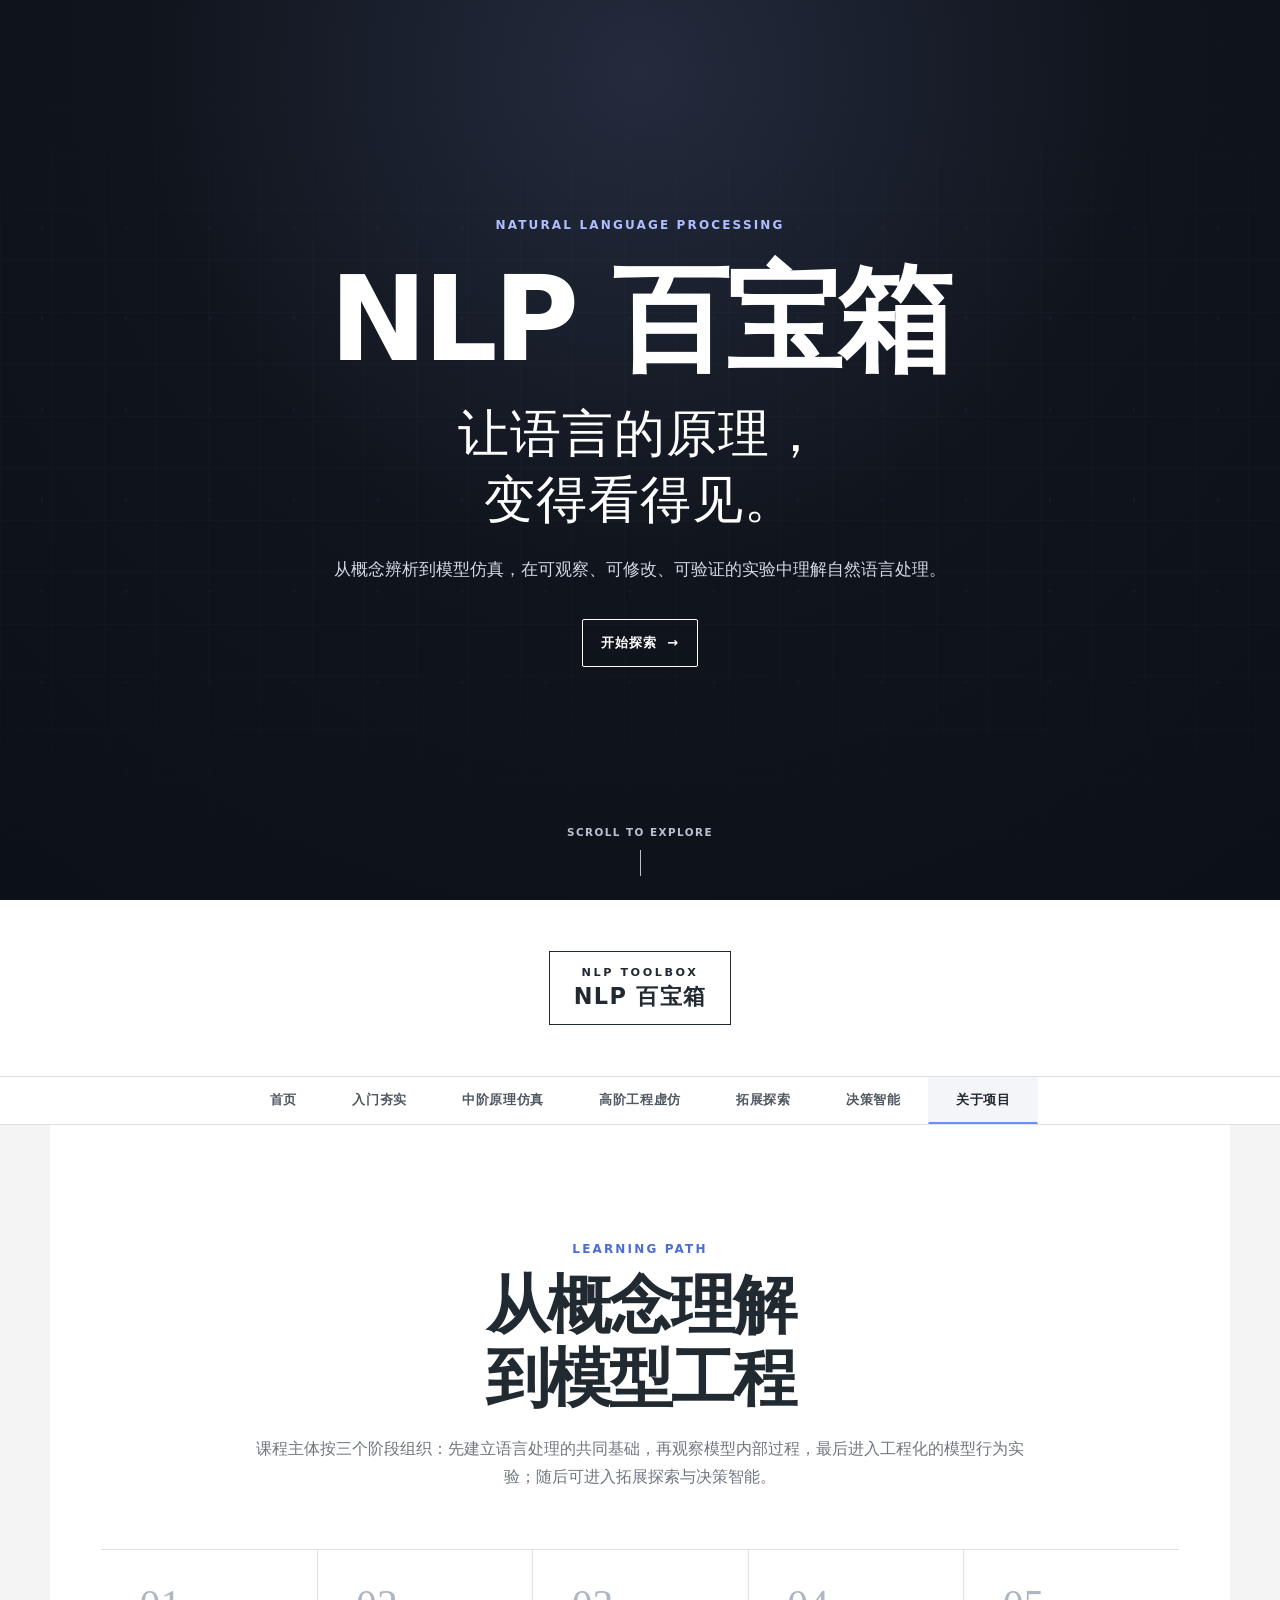
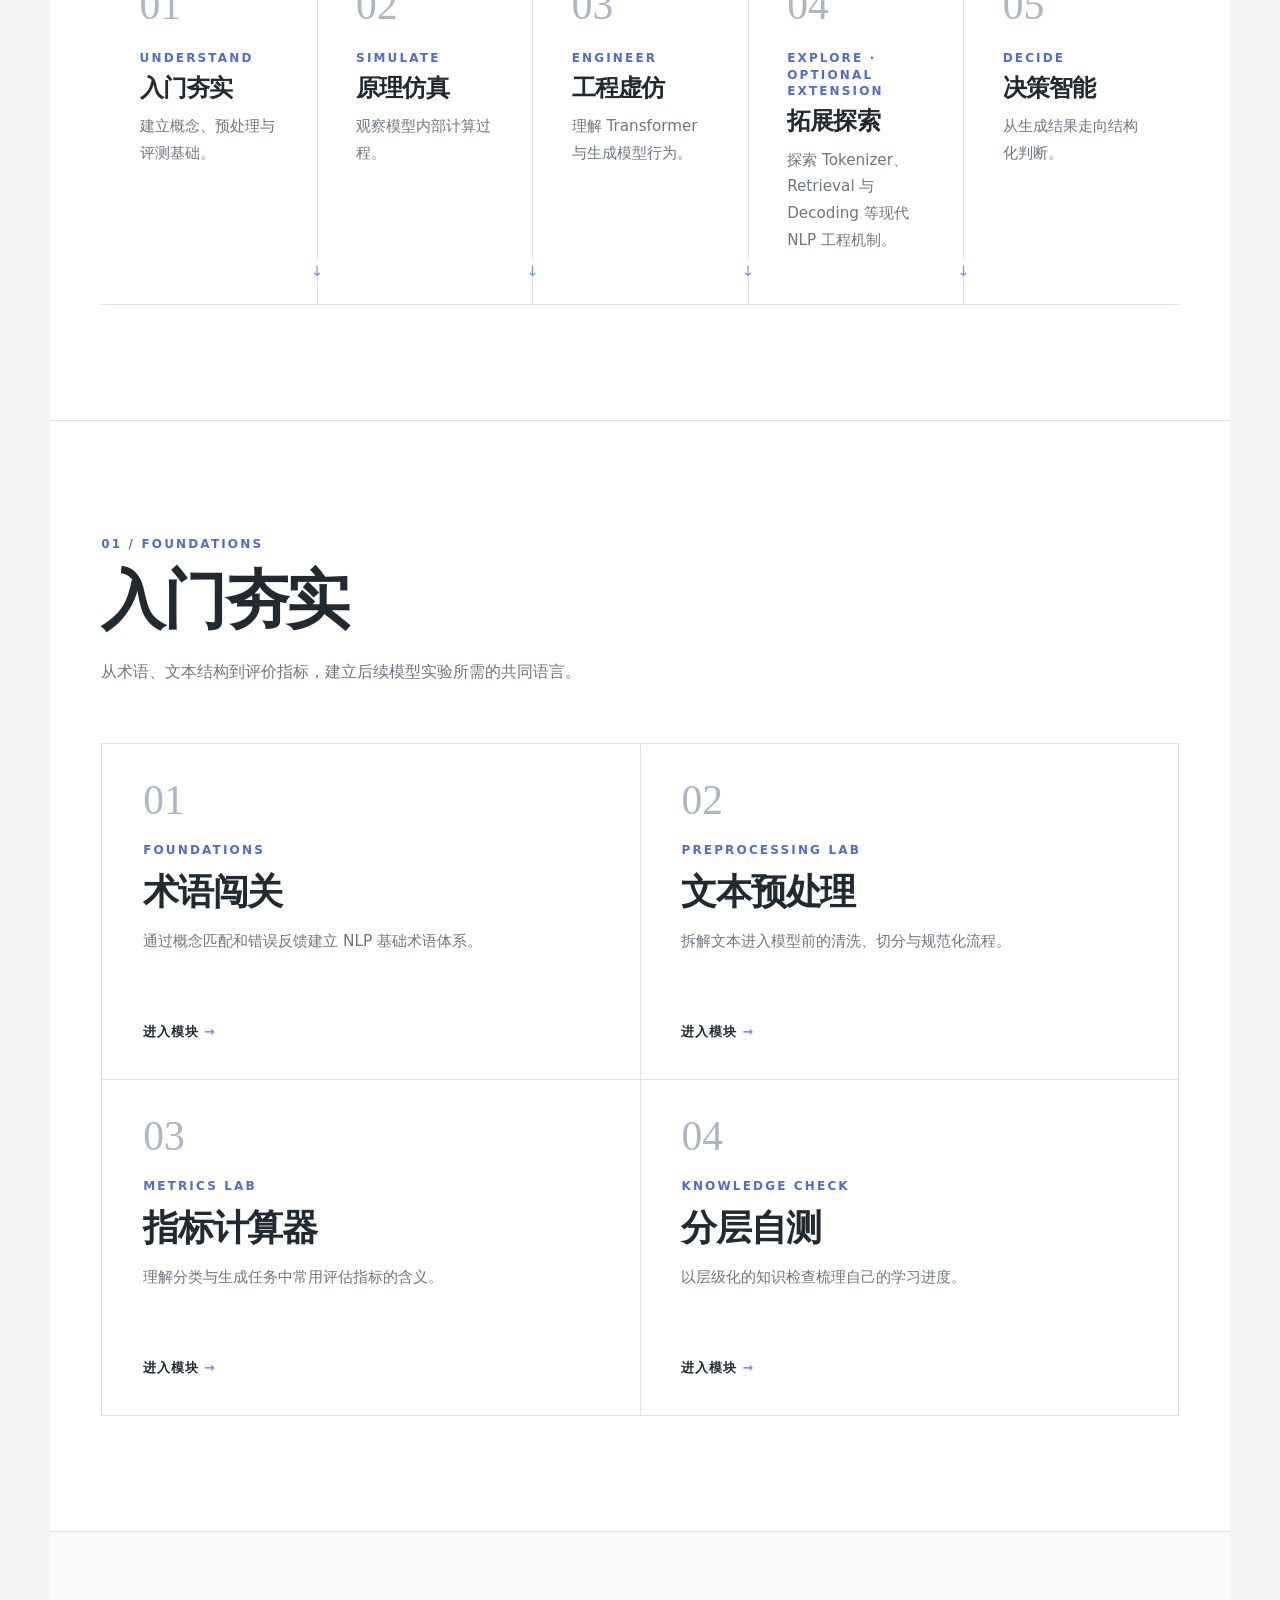
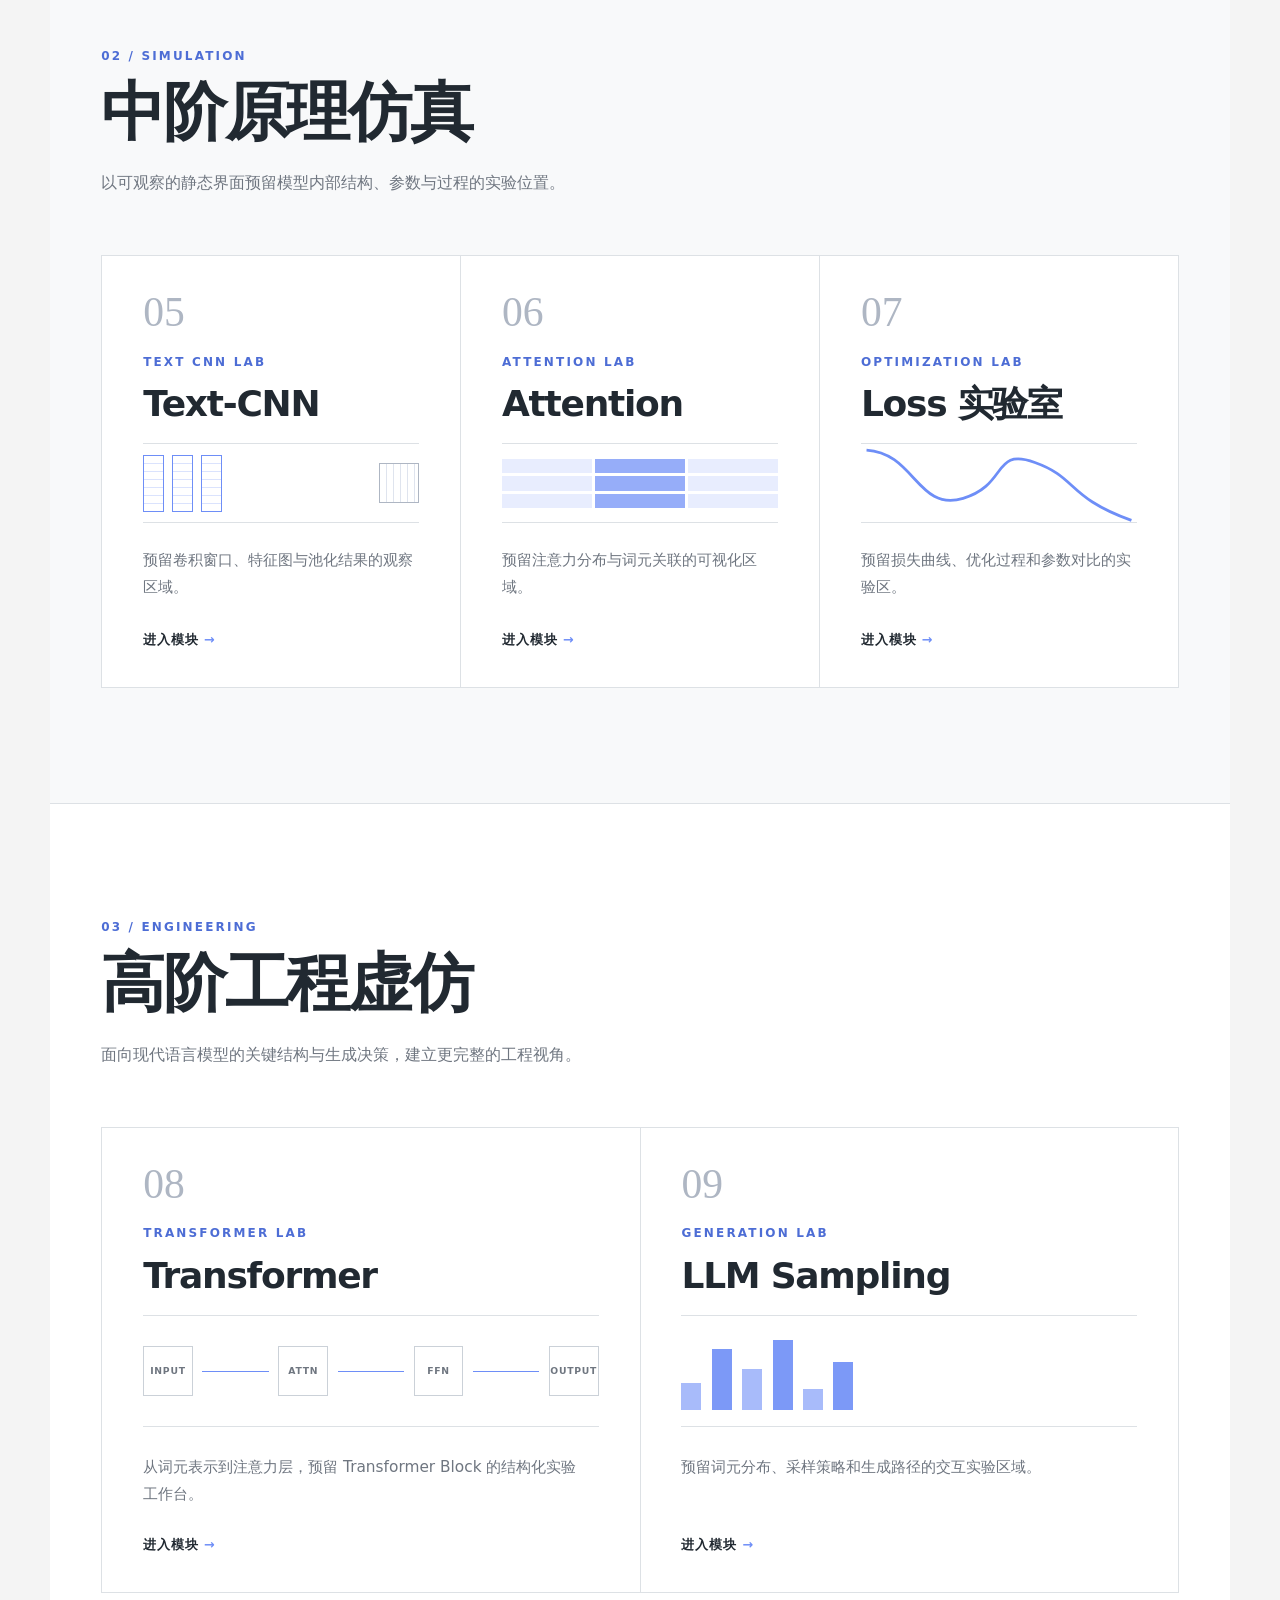
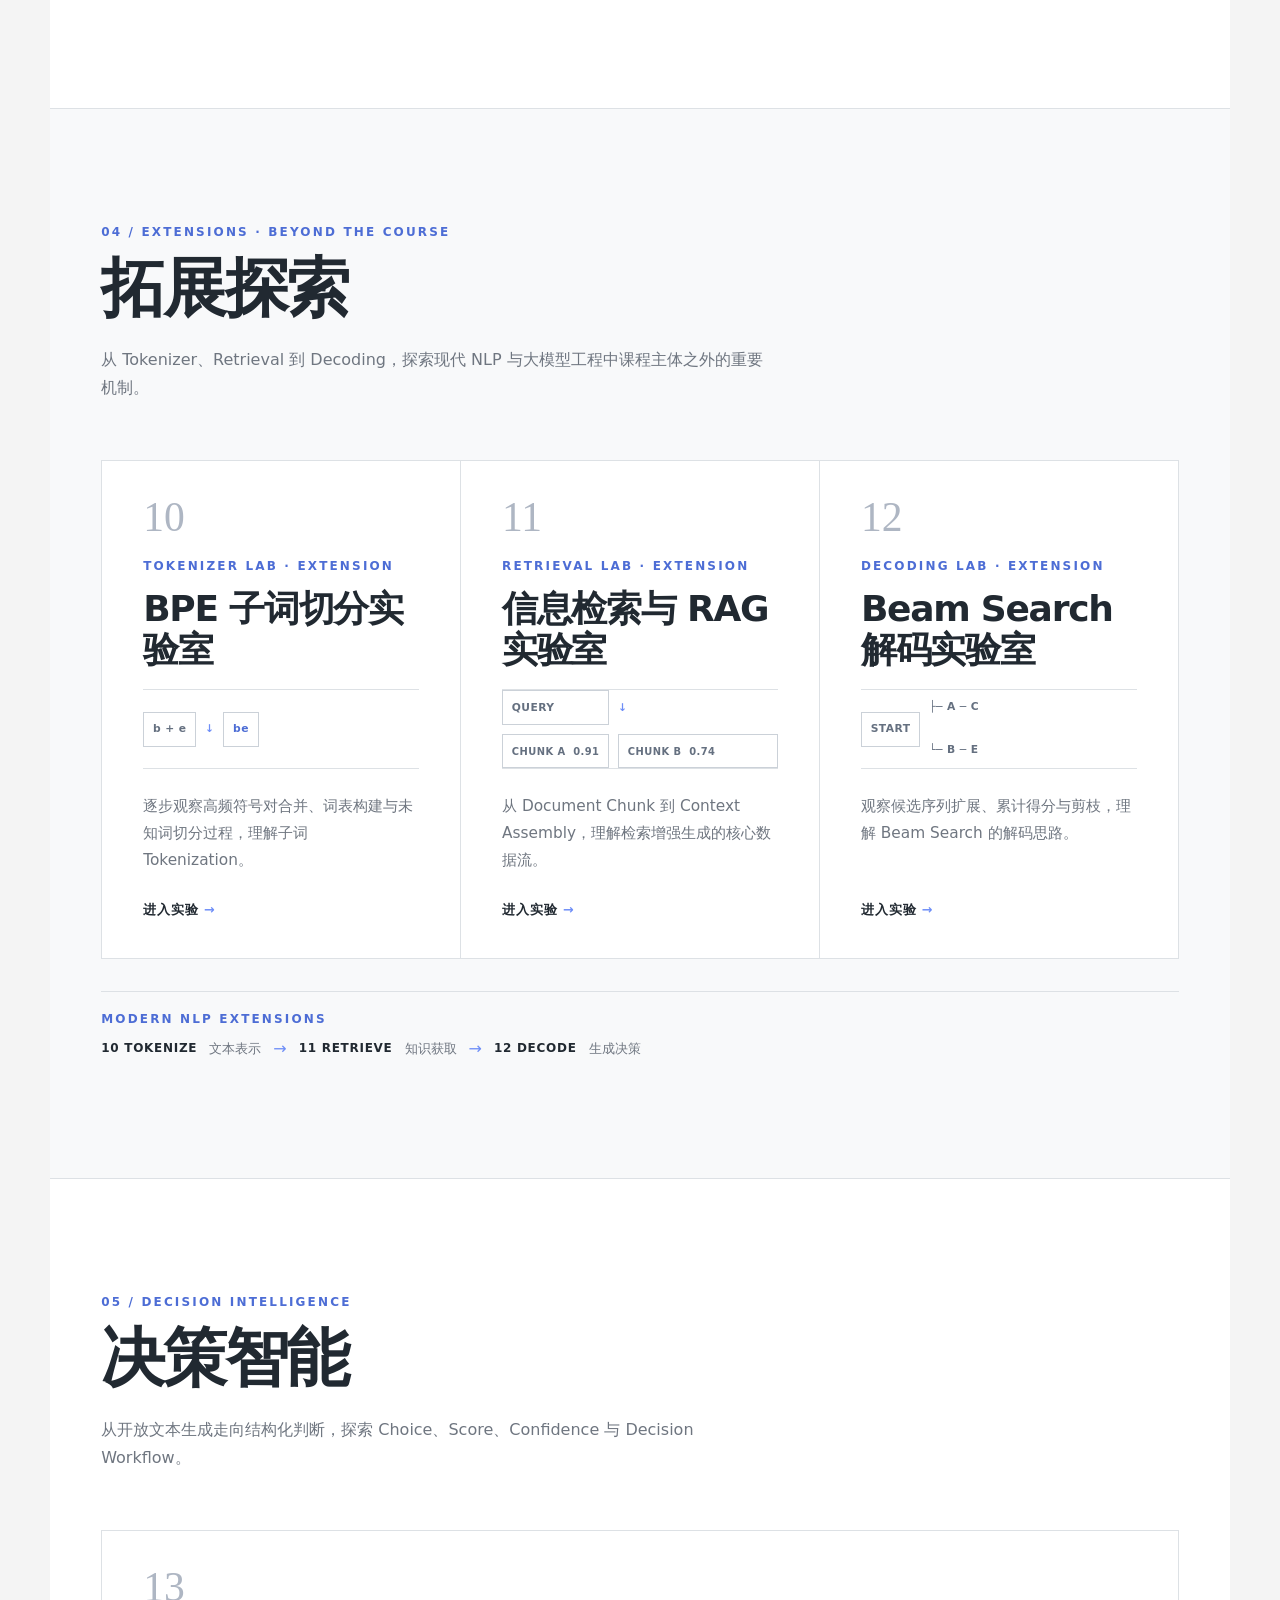
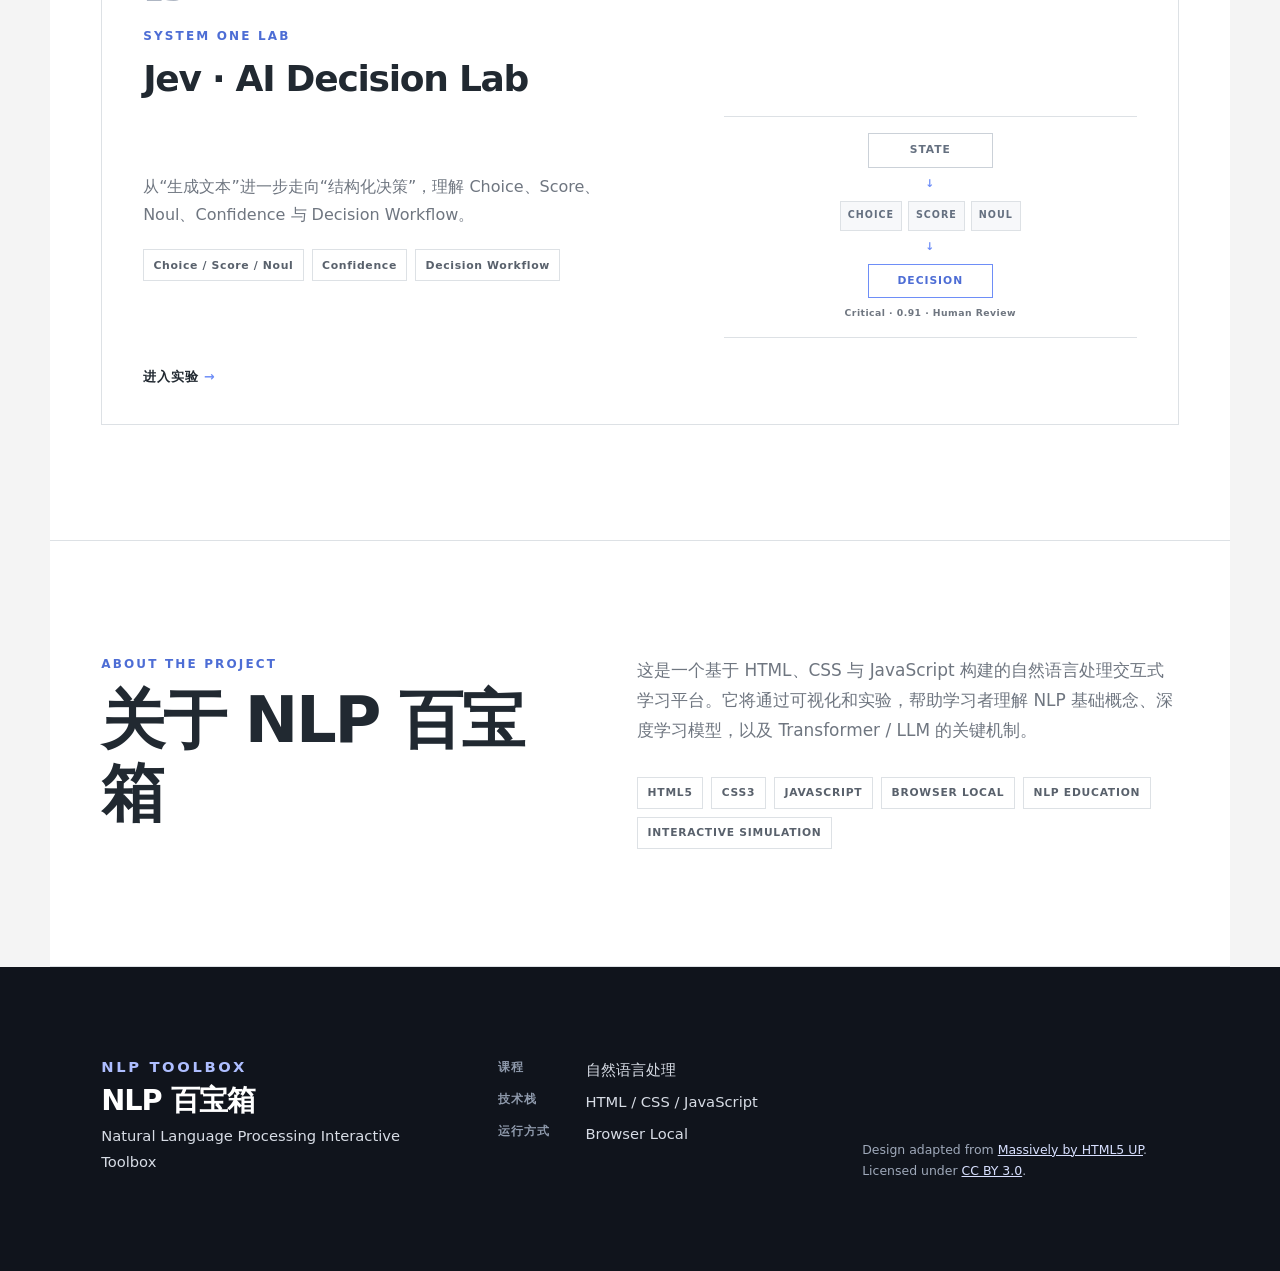
==== index.html @ 89331991 "nlp assignment first commit" ====
<!doctype html>
<html lang="zh-CN">
  <head>
    <meta charset="utf-8">
    <meta name="viewport" content="width=device-width, initial-scale=1">
    <meta name="description" content="NLP 百宝箱：自然语言处理课程的交互式学习与实验平台。">
    <title>NLP 百宝箱｜自然语言处理交互学习平台</title>
    <link rel="icon" type="image/svg+xml" href="data:image/svg+xml,%3Csvg xmlns='http://www.w3.org/2000/svg' viewBox='0 0 64 64'%3E%3Crect width='64' height='64' fill='%2310141c'/%3E%3Cpath d='M17 15h30v34H17z' fill='none' stroke='%236e8ef7' stroke-width='3'/%3E%3Cpath d='M24 25h16M24 33h16M24 41h9' stroke='%23f7f7f7' stroke-width='3'/%3E%3C/svg%3E">
    <link rel="stylesheet" href="assets/css/main.css">
    <link rel="stylesheet" href="assets/css/responsive.css">
  </head>
  <body>
    <a class="skip-link" href="#main-content">跳至主要内容</a>
    <section class="hero" id="top" aria-labelledby="hero-title">
      <div class="hero__grid" aria-hidden="true"></div>
      <div class="hero__content">
        <p class="kicker kicker--light">NATURAL LANGUAGE PROCESSING</p>
        <h1 id="hero-title">NLP 百宝箱</h1>
        <p class="hero__statement">让语言的原理，<br>变得看得见。</p>
        <p class="hero__description">从概念辨析到模型仿真，在可观察、可修改、可验证的实验中理解自然语言处理。</p>
        <a class="button button--light" href="#learning-path">开始探索 <span aria-hidden="true">→</span></a>
      </div>
      <a class="scroll-cue" href="#brand" aria-label="滚动至品牌区域">
        <span>SCROLL TO EXPLORE</span><i aria-hidden="true"></i>
      </a>
    </section>

    <header class="site-header" id="brand">
      <a class="brand" href="#top" aria-label="NLP 百宝箱首页">
        <span class="brand__en">NLP TOOLBOX</span>
        <span class="brand__cn">NLP 百宝箱</span>
      </a>
    </header>

    <nav class="primary-nav" aria-label="主导航">
      <div class="nav-wrap">
        <button class="nav-toggle" type="button" aria-expanded="false" aria-controls="primary-menu">
          <span>菜单</span><span class="nav-toggle__icon" aria-hidden="true"></span>
        </button>
        <ul id="primary-menu" class="nav-list">
          <li><a class="is-active" href="#top">首页</a></li>
          <li><a href="#foundations">入门夯实</a></li>
          <li><a href="#simulation">中阶原理仿真</a></li>
          <li><a href="#engineering">高阶工程虚仿</a></li>
          <li><a href="#extensions">拓展探索</a></li>
          <li><a href="#decision-intelligence">决策智能</a></li>
          <li><a href="#about">关于项目</a></li>
        </ul>
      </div>
    </nav>

    <main id="main-content" class="main-shell">
      <section class="featured" id="learning-path" aria-labelledby="path-title">
        <header class="section-heading section-heading--center">
          <p class="kicker">LEARNING PATH</p>
          <h2 id="path-title">从概念理解<br>到模型工程</h2>
          <p>课程主体按三个阶段组织：先建立语言处理的共同基础，再观察模型内部过程，最后进入工程化的模型行为实验；随后可进入拓展探索与决策智能。</p>
        </header>
        <ol class="learning-path">
          <li>
            <span class="path-number">01</span>
            <p class="kicker">UNDERSTAND</p>
            <h3>入门夯实</h3>
            <p>建立概念、预处理与评测基础。</p>
          </li>
          <li>
            <span class="path-number">02</span>
            <p class="kicker">SIMULATE</p>
            <h3>原理仿真</h3>
            <p>观察模型内部计算过程。</p>
          </li>
          <li>
            <span class="path-number">03</span>
            <p class="kicker">ENGINEER</p>
            <h3>工程虚仿</h3>
            <p>理解 Transformer 与生成模型行为。</p>
          </li>
          <li>
            <span class="path-number">04</span>
            <p class="kicker">EXPLORE · OPTIONAL EXTENSION</p>
            <h3>拓展探索</h3>
            <p>探索 Tokenizer、Retrieval 与 Decoding 等现代 NLP 工程机制。</p>
          </li>
          <li>
            <span class="path-number">05</span>
            <p class="kicker">DECIDE</p>
            <h3>决策智能</h3>
            <p>从生成结果走向结构化判断。</p>
          </li>
        </ol>
      </section>

      <section class="module-section" id="foundations" aria-labelledby="foundations-title">
        <header class="section-heading">
          <p class="kicker">01 / FOUNDATIONS</p>
          <h2 id="foundations-title">入门夯实</h2>
          <p>从术语、文本结构到评价指标，建立后续模型实验所需的共同语言。</p>
        </header>
        <div class="module-grid module-grid--foundations">
          <article class="module-card">
            <span class="module-number">01</span><p class="kicker">FOUNDATIONS</p><h3>术语闯关</h3>
            <p>通过概念匹配和错误反馈建立 NLP 基础术语体系。</p><a href="pages/terminology.html">进入模块 <span aria-hidden="true">→</span></a>
          </article>
          <article class="module-card">
            <span class="module-number">02</span><p class="kicker">PREPROCESSING LAB</p><h3>文本预处理</h3>
            <p>拆解文本进入模型前的清洗、切分与规范化流程。</p><a href="pages/preprocessing.html">进入模块 <span aria-hidden="true">→</span></a>
          </article>
          <article class="module-card">
            <span class="module-number">03</span><p class="kicker">METRICS LAB</p><h3>指标计算器</h3>
            <p>理解分类与生成任务中常用评估指标的含义。</p><a href="pages/metrics.html">进入模块 <span aria-hidden="true">→</span></a>
          </article>
          <article class="module-card">
            <span class="module-number">04</span><p class="kicker">KNOWLEDGE CHECK</p><h3>分层自测</h3>
            <p>以层级化的知识检查梳理自己的学习进度。</p><a href="pages/quiz.html">进入模块 <span aria-hidden="true">→</span></a>
          </article>
        </div>
      </section>

      <section class="module-section module-section--tinted" id="simulation" aria-labelledby="simulation-title">
        <header class="section-heading">
          <p class="kicker">02 / SIMULATION</p>
          <h2 id="simulation-title">中阶原理仿真</h2>
          <p>以可观察的静态界面预留模型内部结构、参数与过程的实验位置。</p>
        </header>
        <div class="module-grid module-grid--simulation">
          <article class="module-card module-card--diagram">
            <span class="module-number">05</span><p class="kicker">TEXT CNN LAB</p><h3>Text-CNN</h3>
            <div class="card-diagram diagram-cnn" aria-hidden="true"><i></i><i></i><i></i><b></b></div>
            <p>预留卷积窗口、特征图与池化结果的观察区域。</p><a href="pages/text-cnn.html">进入模块 <span aria-hidden="true">→</span></a>
          </article>
          <article class="module-card module-card--diagram">
            <span class="module-number">06</span><p class="kicker">ATTENTION LAB</p><h3>Attention</h3>
            <div class="card-diagram diagram-attention" aria-hidden="true"><i></i><i></i><i></i><i></i><i></i><i></i><i></i><i></i><i></i></div>
            <p>预留注意力分布与词元关联的可视化区域。</p><a href="pages/attention.html">进入模块 <span aria-hidden="true">→</span></a>
          </article>
          <article class="module-card module-card--diagram">
            <span class="module-number">07</span><p class="kicker">OPTIMIZATION LAB</p><h3>Loss 实验室</h3>
            <div class="card-diagram diagram-loss" aria-hidden="true"><svg viewBox="0 0 200 64" role="presentation"><path d="M4 8C39 10 41 53 74 43s21-37 52-26 23 25 70 42" fill="none"/></svg></div>
            <p>预留损失曲线、优化过程和参数对比的实验区。</p><a href="pages/loss.html">进入模块 <span aria-hidden="true">→</span></a>
          </article>
        </div>
      </section>

      <section class="module-section" id="engineering" aria-labelledby="engineering-title">
        <header class="section-heading">
          <p class="kicker">03 / ENGINEERING</p>
          <h2 id="engineering-title">高阶工程虚仿</h2>
          <p>面向现代语言模型的关键结构与生成决策，建立更完整的工程视角。</p>
        </header>
        <div class="module-grid module-grid--engineering">
          <article class="module-card module-card--feature">
            <span class="module-number">08</span><p class="kicker">TRANSFORMER LAB</p><h3>Transformer</h3>
            <div class="feature-diagram transformer-diagram" aria-hidden="true"><span>INPUT</span><i></i><span>ATTN</span><i></i><span>FFN</span><i></i><span>OUTPUT</span></div>
            <p>从词元表示到注意力层，预留 Transformer Block 的结构化实验工作台。</p><a href="pages/transformer.html">进入模块 <span aria-hidden="true">→</span></a>
          </article>
          <article class="module-card module-card--feature">
            <span class="module-number">09</span><p class="kicker">GENERATION LAB</p><h3>LLM Sampling</h3>
            <div class="feature-diagram sampling-diagram" aria-hidden="true"><i style="--h:35%"></i><i style="--h:78%"></i><i style="--h:53%"></i><i style="--h:90%"></i><i style="--h:27%"></i><i style="--h:62%"></i></div>
            <p>预留词元分布、采样策略和生成路径的交互实验区域。</p><a href="pages/llm-sampling.html">进入模块 <span aria-hidden="true">→</span></a>
          </article>
        </div>
      </section>

      <section class="module-section module-section--tinted" id="extensions" aria-labelledby="extensions-title">
        <header class="section-heading">
          <p class="kicker">04 / EXTENSIONS · BEYOND THE COURSE</p>
          <h2 id="extensions-title">拓展探索</h2>
          <p>从 Tokenizer、Retrieval 到 Decoding，探索现代 NLP 与大模型工程中课程主体之外的重要机制。</p>
        </header>
        <div class="module-grid module-grid--extensions">
          <article class="module-card module-card--diagram">
            <span class="module-number">10</span><p class="kicker">TOKENIZER LAB · EXTENSION</p><h3>BPE 子词切分实验室</h3>
            <div class="card-diagram diagram-bpe" aria-hidden="true"><span>b + e</span><i>↓</i><strong>be</strong></div>
            <p>逐步观察高频符号对合并、词表构建与未知词切分过程，理解子词 Tokenization。</p><a href="pages/bpe.html">进入实验 <span aria-hidden="true">→</span></a>
          </article>
          <article class="module-card module-card--diagram">
            <span class="module-number">11</span><p class="kicker">RETRIEVAL LAB · EXTENSION</p><h3>信息检索与 RAG 实验室</h3>
            <div class="card-diagram diagram-retrieval" aria-hidden="true"><span>QUERY</span><i>↓</i><b>CHUNK A&nbsp; 0.91</b><b>CHUNK B&nbsp; 0.74</b></div>
            <p>从 Document Chunk 到 Context Assembly，理解检索增强生成的核心数据流。</p><a href="pages/retrieval.html">进入实验 <span aria-hidden="true">→</span></a>
          </article>
          <article class="module-card module-card--diagram">
            <span class="module-number">12</span><p class="kicker">DECODING LAB · EXTENSION</p><h3>Beam Search 解码实验室</h3>
            <div class="card-diagram diagram-beam" aria-hidden="true"><span>START</span><i>├─ A ─ C</i><i>└─ B ─ E</i></div>
            <p>观察候选序列扩展、累计得分与剪枝，理解 Beam Search 的解码思路。</p><a href="pages/beam-search.html">进入实验 <span aria-hidden="true">→</span></a>
          </article>
        </div>
        <div class="extensions-chain" aria-label="拓展模块知识关系"><p class="kicker">MODERN NLP EXTENSIONS</p><p><strong>10 TOKENIZE</strong><span>文本表示</span><b aria-hidden="true">→</b><strong>11 RETRIEVE</strong><span>知识获取</span><b aria-hidden="true">→</b><strong>12 DECODE</strong><span>生成决策</span></p></div>
      </section>

      <section class="module-section" id="decision-intelligence" aria-labelledby="decision-intelligence-title">
        <header class="section-heading">
          <p class="kicker">05 / DECISION INTELLIGENCE</p>
          <h2 id="decision-intelligence-title">决策智能</h2>
          <p>从开放文本生成走向结构化判断，探索 Choice、Score、Confidence 与 Decision Workflow。</p>
        </header>
        <div class="module-grid module-grid--decision">
          <article class="module-card module-card--decision">
            <span class="module-number">13</span><p class="kicker">SYSTEM ONE LAB</p><h3>Jev · AI Decision Lab</h3>
            <div class="decision-card-content">
              <div>
                <p>从“生成文本”进一步走向“结构化决策”，理解 Choice、Score、Noul、Confidence 与 Decision Workflow。</p>
                <ul class="decision-capabilities" aria-label="模块核心能力"><li>Choice / Score / Noul</li><li>Confidence</li><li>Decision Workflow</li></ul>
              </div>
              <div class="decision-diagram" aria-hidden="true">
                <span class="decision-diagram__state">STATE</span><i>↓</i>
                <div class="decision-diagram__types"><b>CHOICE</b><b>SCORE</b><b>NOUL</b></div><i>↓</i>
                <span class="decision-diagram__result">DECISION</span><small>Critical · 0.91 · Human Review</small>
              </div>
            </div>
            <a href="pages/jev-decision.html">进入实验 <span aria-hidden="true">→</span></a>
          </article>
        </div>
      </section>

      <section class="about-section" id="about" aria-labelledby="about-title">
        <div>
          <p class="kicker">ABOUT THE PROJECT</p><h2 id="about-title">关于 NLP 百宝箱</h2>
        </div>
        <div class="about-section__content">
          <p>这是一个基于 HTML、CSS 与 JavaScript 构建的自然语言处理交互式学习平台。它将通过可视化和实验，帮助学习者理解 NLP 基础概念、深度学习模型，以及 Transformer / LLM 的关键机制。</p>
          <ul class="technology-list" aria-label="项目关键词"><li>HTML5</li><li>CSS3</li><li>JAVASCRIPT</li><li>BROWSER LOCAL</li><li>NLP EDUCATION</li><li>INTERACTIVE SIMULATION</li></ul>
        </div>
      </section>
    </main>

    <footer class="site-footer">
      <div><p class="kicker kicker--light">NLP TOOLBOX</p><h2>NLP 百宝箱</h2><p>Natural Language Processing Interactive Toolbox</p></div>
      <div class="footer-meta"><p><span>课程</span>自然语言处理</p><p><span>技术栈</span>HTML / CSS / JavaScript</p><p><span>运行方式</span>Browser Local</p></div>
      <div class="attribution">Design adapted from <a href="https://html5up.net/massively" target="_blank" rel="noopener noreferrer">Massively by HTML5 UP</a>.<br>Licensed under <a href="https://creativecommons.org/licenses/by/3.0/" target="_blank" rel="noopener noreferrer">CC BY 3.0</a>.</div>
    </footer>
    <script src="assets/js/main.js"></script>
  </body>
</html>
---- assets/css/main.css ----
:root { --ink:#212931; --muted:#6f7680; --paper:#fff; --canvas:#f4f4f4; --line:#dde1e5; --line-dark:#cbd1d8; --hero:#10141c; --hero-2:#1b202b; --accent:#6e8ef7; --accent-deep:#4d6dd5; --shadow:0 9px 24px rgba(16,20,28,.045); --sans:system-ui,-apple-system,BlinkMacSystemFont,"Segoe UI","PingFang SC","Microsoft YaHei","Noto Sans SC",sans-serif; --display:Georgia,"Times New Roman","Songti SC","STSong",serif; --max:1180px; --gutter:clamp(1.25rem,4vw,3.5rem); }
* { box-sizing:border-box; } html { scroll-behavior:smooth; scroll-padding-top:4rem; } body { margin:0; background:var(--canvas); color:var(--ink); font-family:var(--sans); font-size:16px; line-height:1.75; } a { color:inherit; } .skip-link { position:absolute; z-index:10; left:1rem; top:-4rem; padding:.5rem .9rem; background:var(--paper); color:var(--ink); border:1px solid var(--ink); } .skip-link:focus { top:1rem; } :focus-visible { outline:3px solid var(--accent); outline-offset:4px; }
.hero { position:relative; min-height:100svh; display:grid; place-items:center; overflow:hidden; color:#fff; background:radial-gradient(circle at 50% 8%,#232b3d 0,var(--hero) 48%,#0c1017 100%); } .hero__grid { position:absolute; inset:0; opacity:.27; background-image:linear-gradient(rgba(255,255,255,.055) 1px,transparent 1px),linear-gradient(90deg,rgba(255,255,255,.055) 1px,transparent 1px); background-size:52px 52px; mask-image:linear-gradient(to bottom,transparent,black 30%,black 70%,transparent); } .hero__grid::after { content:""; position:absolute; inset:0; background-image:radial-gradient(circle,rgba(157,182,255,.7) 1px,transparent 1.5px); background-size:84px 91px; opacity:.3; } .hero__content { position:relative; z-index:1; width:min(760px,calc(100% - 2.5rem)); text-align:center; padding:6rem 0 7rem; } .kicker { margin:0; color:var(--accent-deep); font-size:.75rem; font-weight:750; letter-spacing:.18em; line-height:1.4; text-transform:uppercase; } .kicker--light { color:#aebeff; } h1,h2,h3,p { margin-top:0; } h1,h2,h3 { font-weight:700; letter-spacing:-.035em; line-height:1.14; } h1 { margin:1.25rem 0 .85rem; font-size:clamp(4rem,10vw,7.3rem); } .hero__statement { margin:0 0 1.3rem; font-family:var(--display); font-size:clamp(1.8rem,4vw,3.25rem); font-weight:400; line-height:1.3; letter-spacing:.02em; } .hero__description { max-width:39rem; margin:0 auto 2.2rem; color:#d3d8e3; font-size:1.04rem; } .button { display:inline-flex; align-items:center; justify-content:center; gap:.6rem; min-height:3rem; padding:.7rem 1.15rem; border:1px solid currentColor; border-radius:2px; font-size:.82rem; font-weight:750; letter-spacing:.08em; line-height:1; text-decoration:none; transition:color .2s,background .2s,transform .2s; } .button--light:hover { background:#fff; color:var(--hero); transform:translateY(-2px); } .scroll-cue { position:absolute; bottom:1.5rem; z-index:1; display:flex; flex-direction:column; align-items:center; gap:.55rem; color:#b9c1d1; font-size:.65rem; font-weight:700; letter-spacing:.14em; text-decoration:none; } .scroll-cue i { display:block; width:1px; height:1.6rem; background:#b9c1d1; animation:scrollPulse 1.8s ease-in-out infinite; } @keyframes scrollPulse { 50% { transform:scaleY(.55); transform-origin:top; opacity:.4; } }
.site-header { display:grid; place-items:center; min-height:11rem; padding:2.5rem var(--gutter); background:var(--paper); } .brand { display:grid; gap:.25rem; padding:.9rem 1.5rem .85rem; border:1px solid var(--ink); color:var(--ink); text-align:center; text-decoration:none; transition:color .2s,border-color .2s; } .brand:hover { border-color:var(--accent); color:var(--accent-deep); } .brand__en { font-size:.7rem; font-weight:800; letter-spacing:.23em; line-height:1; } .brand__cn { font-size:1.4rem; font-weight:800; letter-spacing:.06em; line-height:1.25; }
.primary-nav { position:sticky; top:0; z-index:5; border-top:1px solid var(--line); border-bottom:1px solid var(--line); background:rgba(255,255,255,.96); backdrop-filter:blur(9px); } .nav-wrap { width:min(var(--max),100%); margin:auto; } .nav-list { display:flex; justify-content:center; margin:0; padding:0; list-style:none; } .nav-list a { display:block; padding:1rem clamp(.8rem,2.1vw,1.7rem); border-inline:1px solid transparent; color:#505862; font-size:.84rem; font-weight:700; letter-spacing:.04em; line-height:1; text-decoration:none; transition:color .2s,background .2s; } .nav-list a:hover,.nav-list a.is-active { background:#f3f5f8; color:var(--ink); } .nav-list a.is-active { border-bottom:2px solid var(--accent); } .nav-toggle { display:none; }
.main-shell { width:min(var(--max),100%); margin:auto; background:var(--paper); } .featured,.module-section,.about-section { padding:clamp(4.5rem,9vw,8.5rem) var(--gutter); border-bottom:1px solid var(--line); } .section-heading { max-width:42rem; margin-bottom:3.6rem; } .section-heading--center { max-width:49rem; margin-inline:auto; text-align:center; } .section-heading h2,.about-section h2 { margin:.7rem 0 1.3rem; font-size:clamp(2.5rem,5vw,4.1rem); } .section-heading > p:last-child { color:var(--muted); }
.learning-path { display:grid; grid-template-columns:repeat(3,1fr); gap:0; margin:0; padding:0; list-style:none; border-top:1px solid var(--line); border-bottom:1px solid var(--line); } .learning-path li { position:relative; min-height:15rem; padding:2.2rem clamp(1.2rem,3vw,2.8rem); } .learning-path li + li { border-left:1px solid var(--line); } .learning-path li:not(:last-child)::after { content:"↓"; position:absolute; right:-.45rem; bottom:1.9rem; z-index:1; display:grid; place-items:center; width:.9rem; height:.9rem; background:var(--paper); color:var(--accent); font-size:.9rem; } .path-number,.module-number { display:block; color:#aeb6c3; font-family:var(--display); font-size:2.6rem; line-height:1; } .learning-path .kicker { margin:1.45rem 0 .5rem; } .learning-path h3 { margin:0 0 .7rem; font-size:1.5rem; } .learning-path p:last-child { color:var(--muted); font-size:.95rem; }
.module-section--tinted { background:#f8f9fa; } .module-grid { display:grid; border-top:1px solid var(--line); border-left:1px solid var(--line); } .module-grid--foundations { grid-template-columns:repeat(2,1fr); } .module-grid--simulation { grid-template-columns:repeat(3,1fr); } .module-grid--engineering { grid-template-columns:repeat(2,1fr); } .module-card { display:flex; min-height:21rem; flex-direction:column; padding:2.25rem clamp(1.5rem,3.2vw,3rem); border-right:1px solid var(--line); border-bottom:1px solid var(--line); background:var(--paper); transition:box-shadow .22s,transform .22s; } .module-card:hover { position:relative; z-index:1; box-shadow:var(--shadow); transform:translateY(-3px); } .module-card .kicker { margin:1.25rem 0 .8rem; } .module-card h3 { margin:0 0 1rem; font-size:clamp(1.6rem,3vw,2.25rem); } .module-card > p:not(.kicker) { max-width:28rem; margin-bottom:1.6rem; color:var(--muted); font-size:.96rem; } .module-card a { margin-top:auto; color:var(--ink); font-size:.8rem; font-weight:750; letter-spacing:.07em; text-decoration:none; } .module-card a span { color:var(--accent); transition:transform .2s; } .module-card a:hover span { display:inline-block; transform:translateX(4px); }
.module-card--diagram { min-height:27rem; } .card-diagram { height:5rem; margin:.2rem 0 1.5rem; border-top:1px solid var(--line); border-bottom:1px solid var(--line); } .diagram-cnn { display:flex; align-items:center; gap:.5rem; } .diagram-cnn i { width:1.3rem; height:3.6rem; border:1px solid var(--accent); background:repeating-linear-gradient(0deg,transparent 0 7px,rgba(110,142,247,.25) 7px 8px); } .diagram-cnn b { width:2.5rem; height:2.5rem; margin-left:auto; border:1px solid #aeb6c3; background:repeating-linear-gradient(90deg,transparent 0 6px,#dfe4ee 6px 7px); } .diagram-attention { display:grid; grid-template-columns:repeat(3,1fr); grid-template-rows:repeat(3,1fr); gap:3px; padding:.9rem 0; } .diagram-attention i { background:rgba(110,142,247,.16); } .diagram-attention i:nth-child(2),.diagram-attention i:nth-child(5),.diagram-attention i:nth-child(8) { background:rgba(110,142,247,.72); } .diagram-loss { display:grid; place-items:center; } .diagram-loss svg { width:100%; } .diagram-loss path { stroke:var(--accent); stroke-width:2; } .module-card--feature { min-height:28rem; } .feature-diagram { display:flex; align-items:center; height:7rem; margin:.2rem 0 1.7rem; border-top:1px solid var(--line); border-bottom:1px solid var(--line); } .transformer-diagram { gap:.6rem; color:var(--muted); font-size:.58rem; font-weight:750; letter-spacing:.08em; } .transformer-diagram span { display:grid; place-items:center; width:3.1rem; height:3.1rem; border:1px solid var(--line-dark); text-align:center; } .transformer-diagram i { flex:1; height:1px; background:var(--accent); } .sampling-diagram { align-items:flex-end; gap:.65rem; padding:1rem 0; } .sampling-diagram i { width:1.25rem; height:var(--h); background:var(--accent); opacity:.6; } .sampling-diagram i:nth-child(2n) { opacity:.9; }
.about-section { display:grid; grid-template-columns:1fr 1.25fr; gap:clamp(2rem,8vw,8rem); align-items:start; } .about-section__content p { color:var(--muted); font-size:1.06rem; } .technology-list { display:flex; flex-wrap:wrap; gap:.5rem; margin:2rem 0 0; padding:0; list-style:none; } .technology-list li { padding:.35rem .6rem; border:1px solid var(--line); color:#59616c; font-size:.67rem; font-weight:750; letter-spacing:.07em; }
.site-footer { display:grid; grid-template-columns:1.1fr 1fr 1fr; gap:3rem; padding:clamp(3rem,7vw,6rem) max(var(--gutter),calc((100% - var(--max))/2 + var(--gutter))); color:#d7dce5; background:var(--hero); } .site-footer h2 { margin:.4rem 0; color:#fff; font-size:1.8rem; } .site-footer p { margin-bottom:.4rem; font-size:.92rem; } .footer-meta p { display:flex; gap:1rem; } .footer-meta span { min-width:4.5rem; color:#8f9aac; font-size:.72rem; font-weight:700; letter-spacing:.1em; } .attribution { align-self:end; color:#9fa9ba; font-size:.78rem; line-height:1.7; } .site-footer a { color:#d8e0ff; }
@media (prefers-reduced-motion:reduce) { html { scroll-behavior:auto; } *,*::before,*::after { animation-duration:.01ms !important; animation-iteration-count:1 !important; scroll-behavior:auto !important; transition-duration:.01ms !important; } }
.learning-path { grid-template-columns:repeat(5,1fr); }.module-grid--extensions { grid-template-columns:repeat(3,1fr); }.module-grid--decision { grid-template-columns:minmax(0,1fr); }.diagram-bpe,.diagram-retrieval,.diagram-beam { display:flex; align-items:center; gap:.55rem; color:#657080; font-size:.67rem; font-weight:750; letter-spacing:.04em; }.diagram-bpe span,.diagram-bpe strong,.diagram-retrieval span,.diagram-retrieval b,.diagram-beam span { padding:.45rem .55rem; border:1px solid var(--line-dark); background:#fff; }.diagram-bpe i,.diagram-retrieval i { color:var(--accent); font-style:normal; }.diagram-bpe strong { color:var(--accent-deep); }.diagram-retrieval { display:grid; grid-template-columns:auto 1fr; grid-template-rows:1fr 1fr; align-content:center; }.diagram-retrieval span { grid-row:span 2; }.diagram-retrieval i { grid-row:span 2; }.diagram-retrieval b { font-size:.62rem; }.diagram-beam { display:grid; grid-template-columns:auto 1fr; grid-template-rows:1fr 1fr; align-content:center; }.diagram-beam span { grid-row:span 2; }.diagram-beam i { font-style:normal; }.extensions-chain { margin-top:2rem; padding:1.2rem 0 0; border-top:1px solid var(--line); }.extensions-chain > p:last-child { display:flex; flex-wrap:wrap; align-items:center; gap:.5rem .75rem; margin:.45rem 0 0; }.extensions-chain strong { color:var(--ink); font-size:.75rem; letter-spacing:.06em; }.extensions-chain span { color:var(--muted); font-size:.8rem; }.extensions-chain b { color:var(--accent); font-weight:400; }.module-card--decision { min-height:29rem; }.decision-card-content { display:grid; grid-template-columns:minmax(0,1fr) minmax(17rem,.82fr); gap:clamp(1.5rem,6vw,5rem); align-items:center; margin:.1rem 0 1.7rem; }.decision-card-content > div:first-child > p { max-width:34rem; margin:0; color:var(--muted); font-size:1rem; }.decision-capabilities { display:flex; flex-wrap:wrap; gap:.5rem; margin:1.25rem 0 0; padding:0; list-style:none; }.decision-capabilities li { padding:.34rem .58rem; border:1px solid var(--line); color:#59616c; font-size:.68rem; font-weight:750; letter-spacing:.06em; }.decision-diagram { display:grid; justify-items:center; gap:.45rem; min-height:12.5rem; padding:1rem; border-top:1px solid var(--line); border-bottom:1px solid var(--line); color:#657080; font-size:.67rem; font-weight:800; letter-spacing:.09em; text-align:center; }.decision-diagram > span { min-width:7.8rem; padding:.42rem .6rem; border:1px solid var(--line-dark); background:#fff; }.decision-diagram > i { color:var(--accent); font-style:normal; }.decision-diagram__types { display:flex; flex-wrap:wrap; justify-content:center; gap:.35rem; }.decision-diagram__types b { padding:.35rem .45rem; border:1px solid var(--line); background:#f7f8fa; font-size:.6rem; }.decision-diagram__result { border-color:var(--accent) !important; color:var(--accent-deep); }.decision-diagram small { color:var(--muted); font-size:.58rem; font-weight:700; letter-spacing:.05em; }
@media (min-width:761px) and (max-width:1100px) { .nav-list a { padding-inline:.75rem; font-size:.78rem; }.learning-path { grid-template-columns:repeat(2,1fr); }.learning-path li:nth-child(3) { border-left:0; border-top:1px solid var(--line); }.learning-path li:nth-child(4) { border-top:1px solid var(--line); }.learning-path li:nth-child(5) { grid-column:span 2; border-left:0; border-top:1px solid var(--line); }.module-grid--extensions { grid-template-columns:repeat(2,1fr); }.module-grid--extensions .module-card:last-child { grid-column:span 2; } .decision-card-content { grid-template-columns:1fr; gap:1.5rem; } }
@media (max-width:760px) { .module-grid--decision { grid-template-columns:1fr; } .module-card--decision { min-height:19rem; } .decision-card-content { grid-template-columns:1fr; gap:1.5rem; } }
---- assets/css/responsive.css ----
@media (max-width:760px) { .site-header { min-height:8.5rem; } .primary-nav { position:sticky; } .nav-toggle { display:flex; width:100%; align-items:center; justify-content:space-between; padding:1rem var(--gutter); border:0; background:transparent; color:var(--ink); font:700 .78rem/1 var(--sans); letter-spacing:.11em; text-transform:uppercase; } .nav-toggle__icon,.nav-toggle__icon::before,.nav-toggle__icon::after { display:block; width:1.15rem; height:1px; background:currentColor; content:""; } .nav-toggle__icon { position:relative; } .nav-toggle__icon::before { position:absolute; top:-.35rem; } .nav-toggle__icon::after { position:absolute; top:.35rem; } .nav-list { display:none; border-top:1px solid var(--line); } .nav-list.is-open { display:block; } .nav-list a { padding:1rem var(--gutter); border-bottom:1px solid var(--line); } .nav-list li:last-child a { border-bottom:0; } .learning-path,.module-grid--foundations,.module-grid--simulation,.module-grid--engineering,.module-grid--extensions,.module-grid--decision,.about-section,.site-footer { grid-template-columns:1fr; } .learning-path li + li { border-top:1px solid var(--line); border-left:0; } .learning-path li { min-height:auto; } .learning-path li:not(:last-child)::after { right:1.5rem; bottom:-.5rem; } .module-card,.module-card--diagram,.module-card--feature,.module-card--decision { min-height:19rem; } .decision-card-content { grid-template-columns:1fr; gap:1.5rem; } .about-section { gap:1rem; } .site-footer { gap:1.8rem; } .footer-meta p { margin-bottom:.2rem; } }
@media (min-width:761px) and (max-width:960px) { .module-grid--simulation { grid-template-columns:repeat(2,1fr); } .module-grid--simulation .module-card:last-child { grid-column:span 2; } .site-footer { grid-template-columns:1fr 1fr; } .attribution { grid-column:span 2; } }
@media (max-width:430px) { .hero__content { padding-top:4rem; } h1 { font-size:3.7rem; } .hero__statement { font-size:1.85rem; } .featured,.module-section,.about-section { padding-top:3.8rem; padding-bottom:3.8rem; } .section-heading { margin-bottom:2.5rem; } .section-heading h2,.about-section h2 { font-size:2.4rem; } .transformer-diagram { gap:.3rem; } .transformer-diagram span { width:2.5rem; height:2.5rem; font-size:.5rem; } }
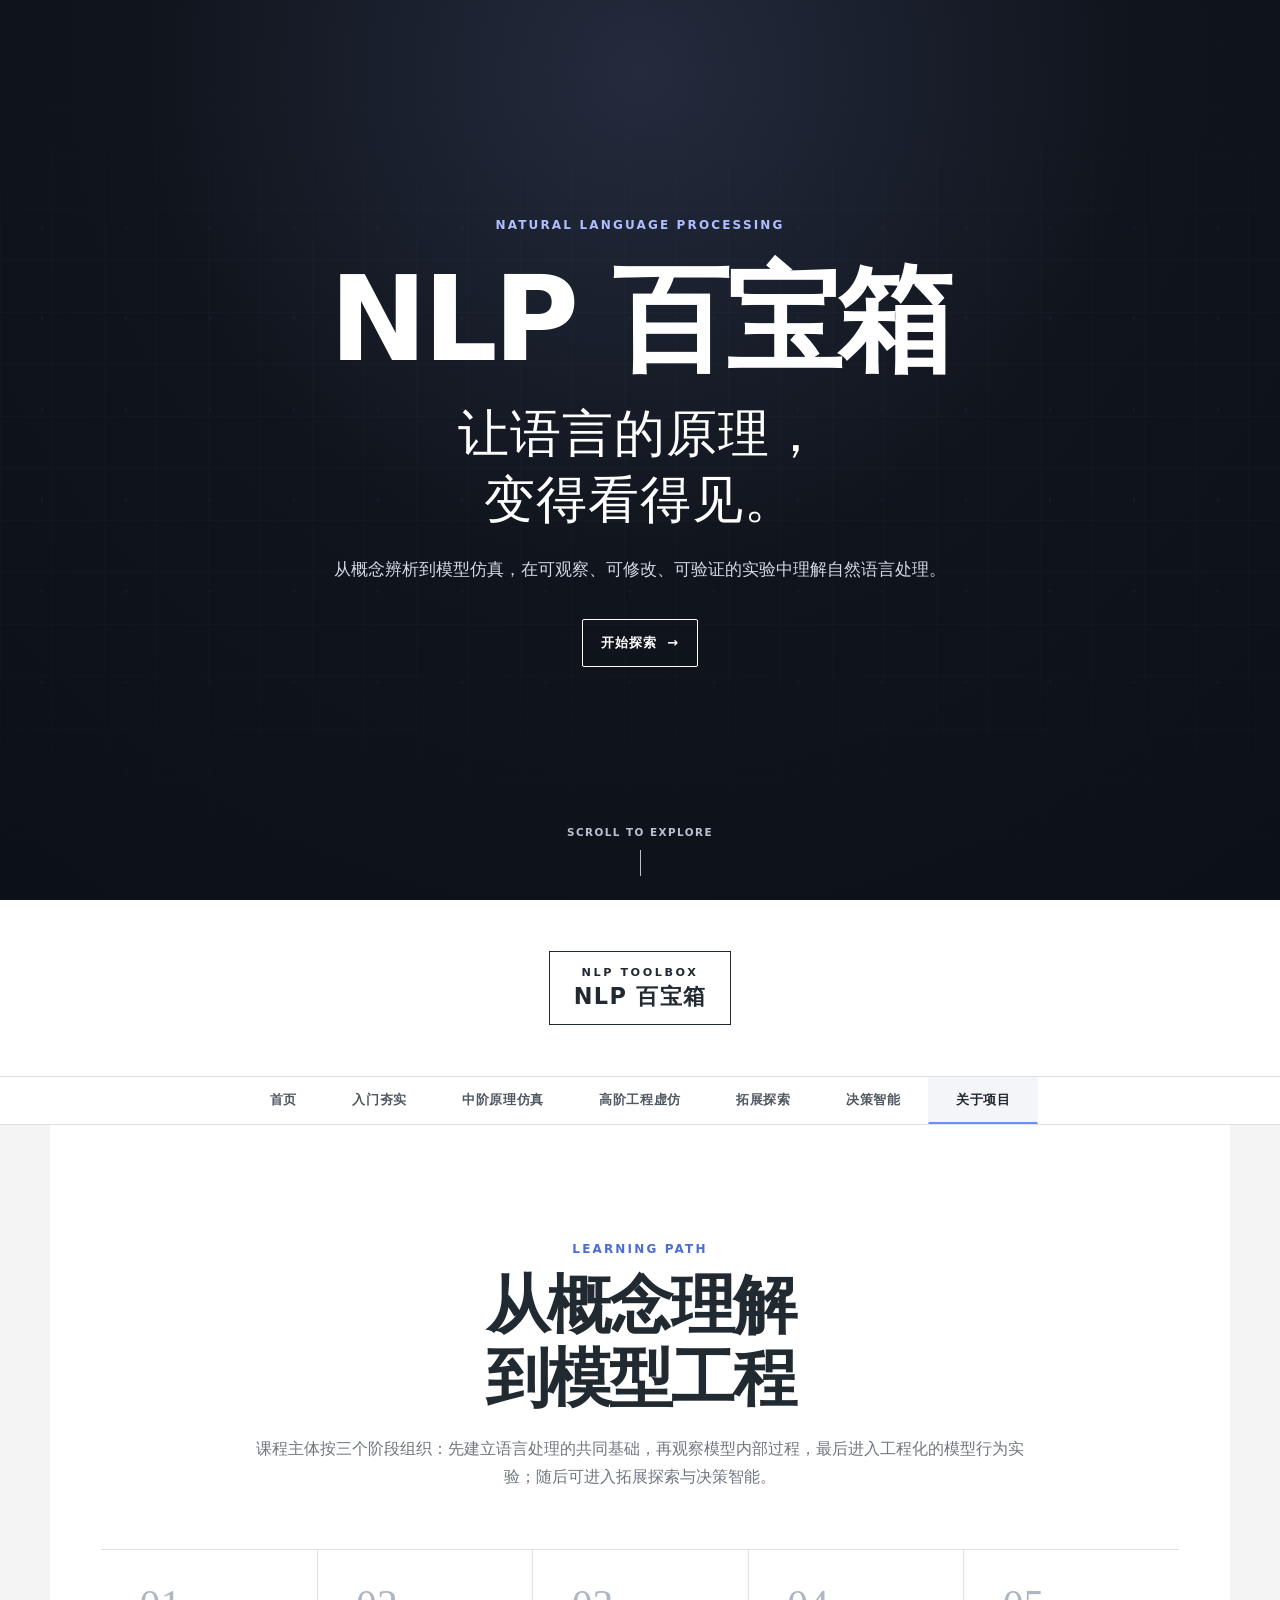
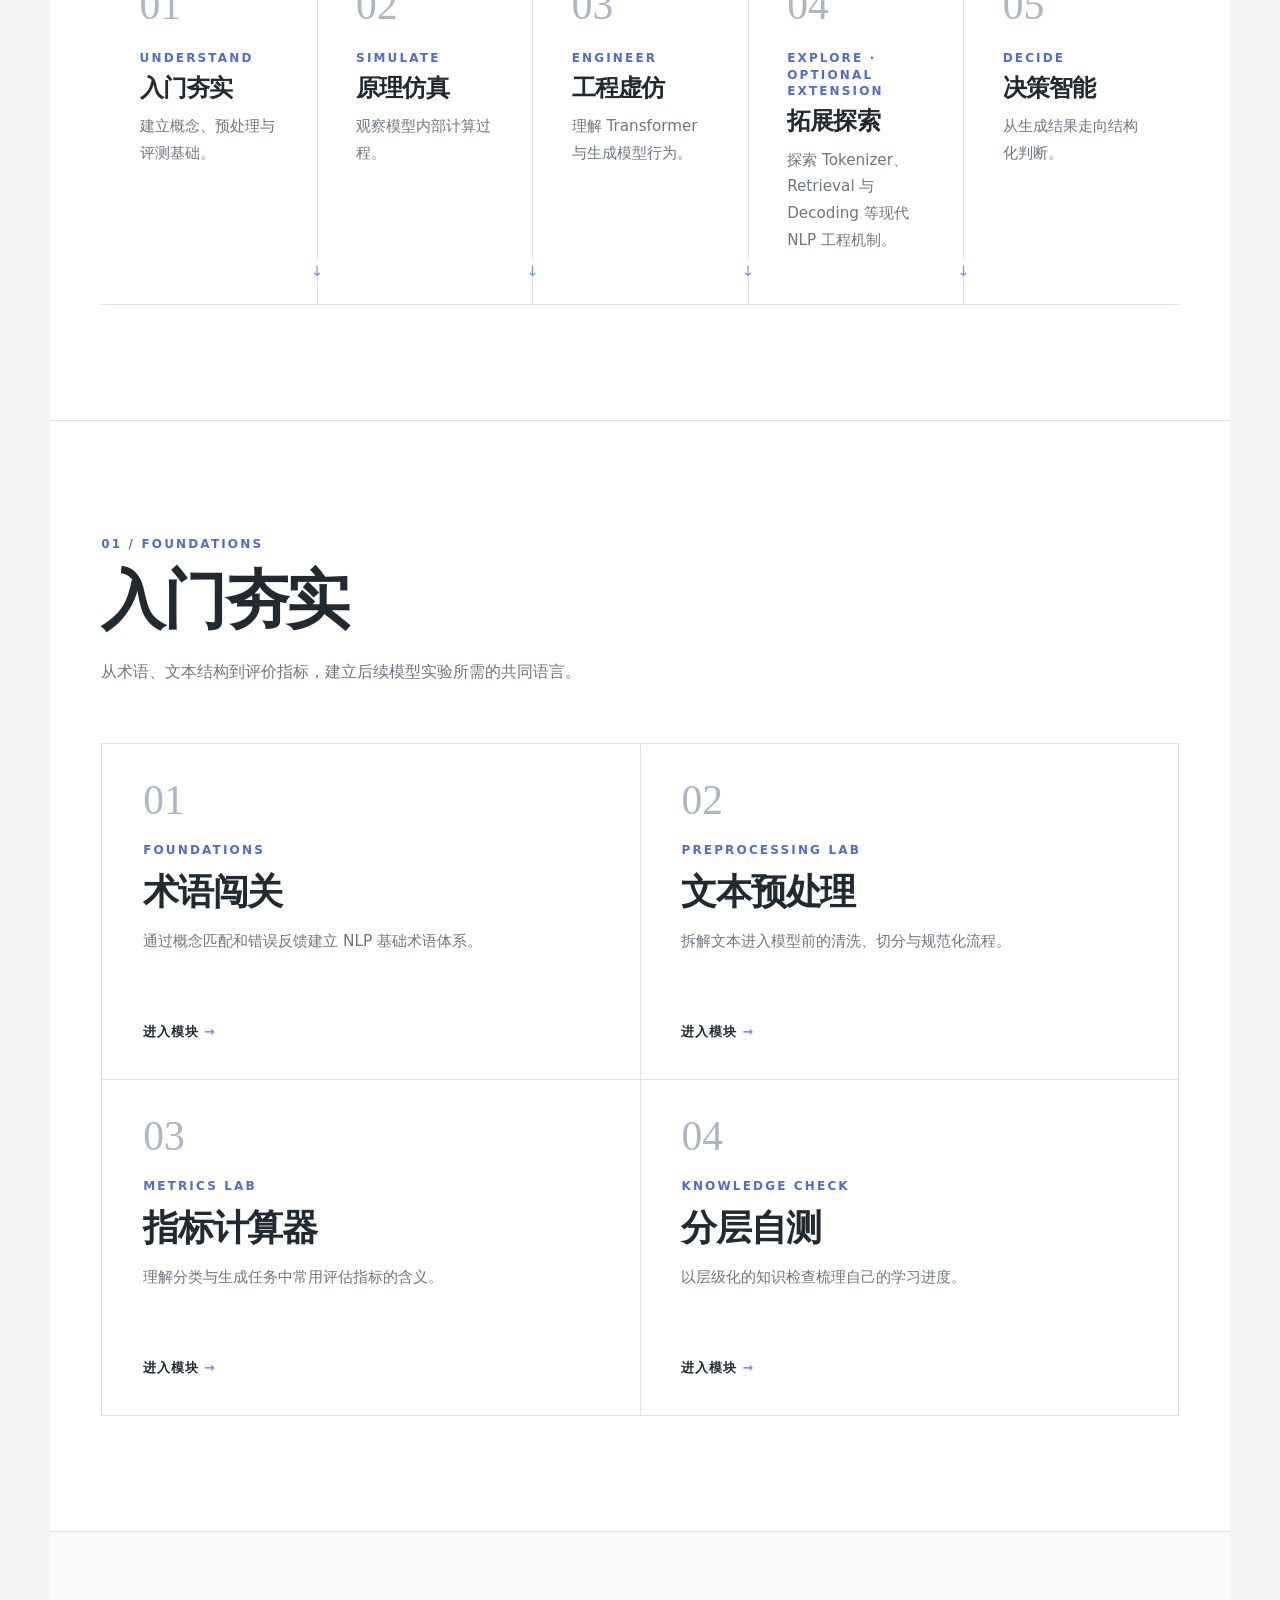
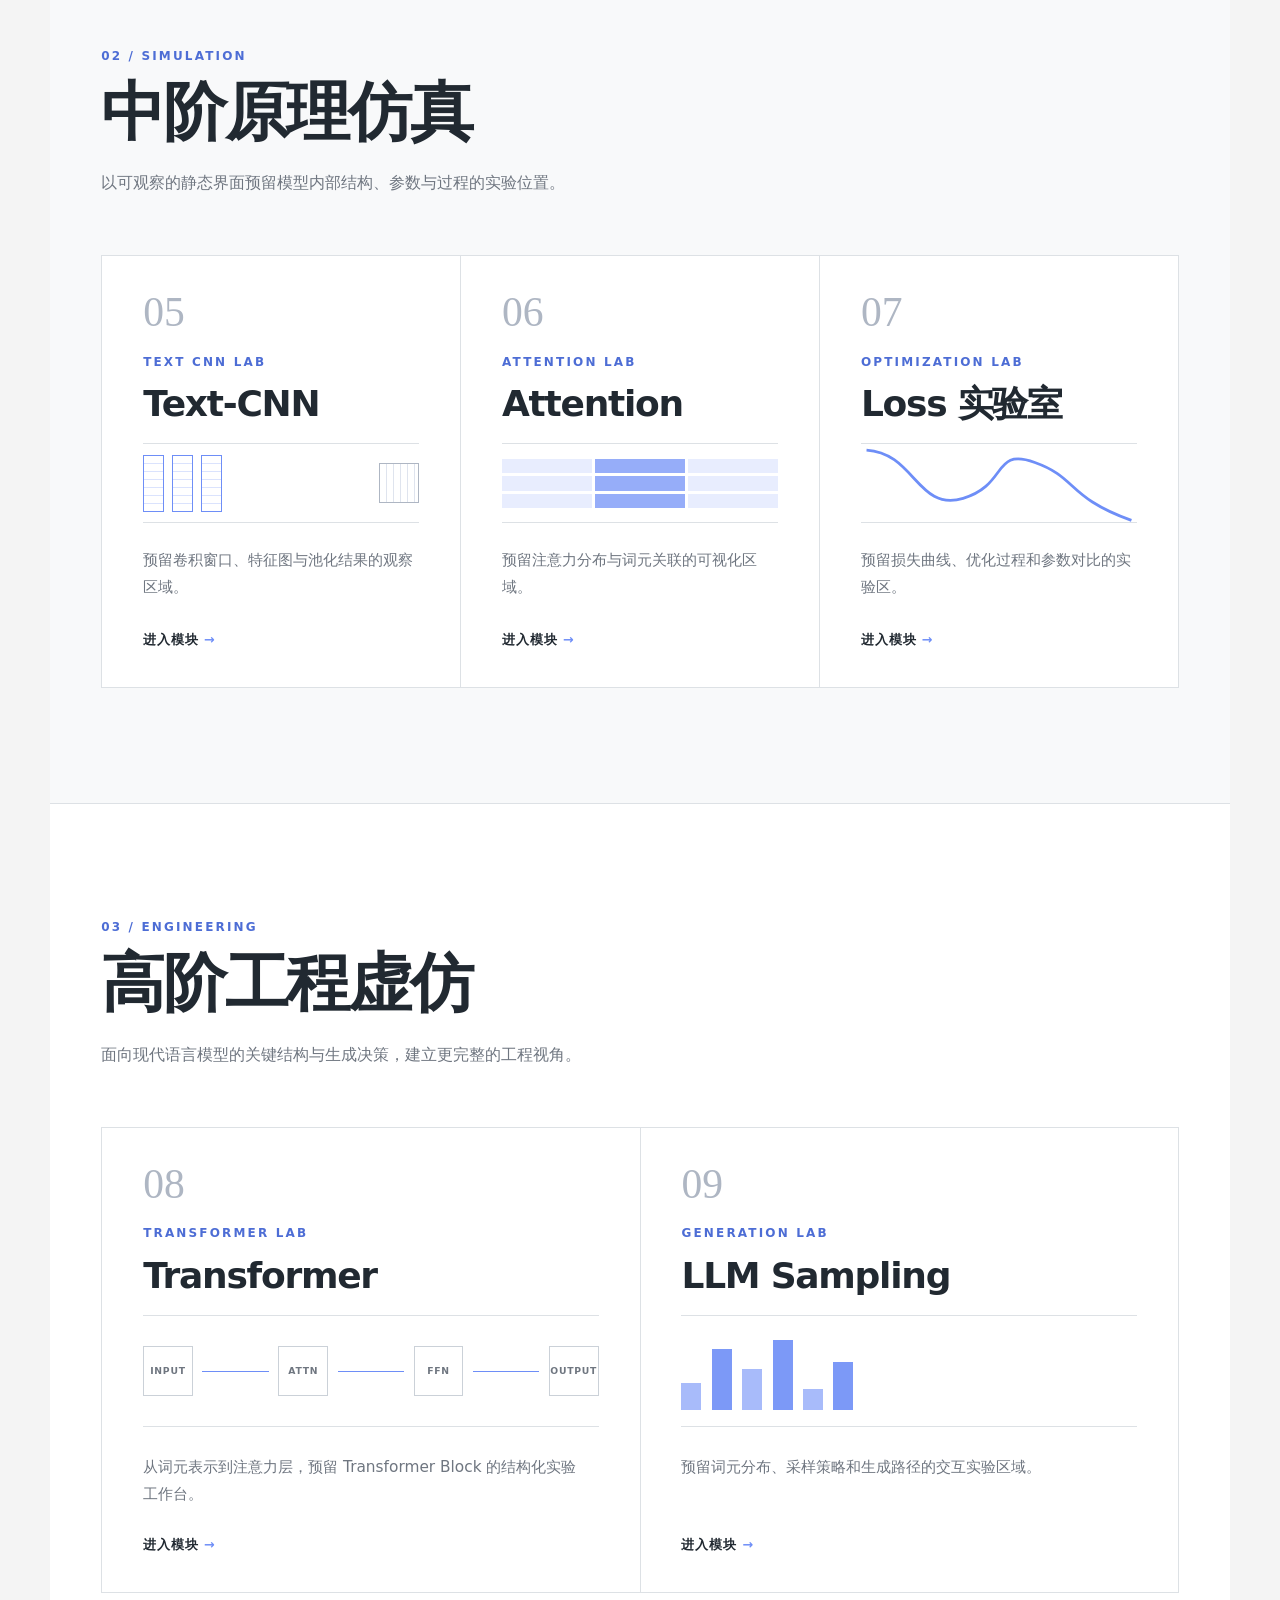
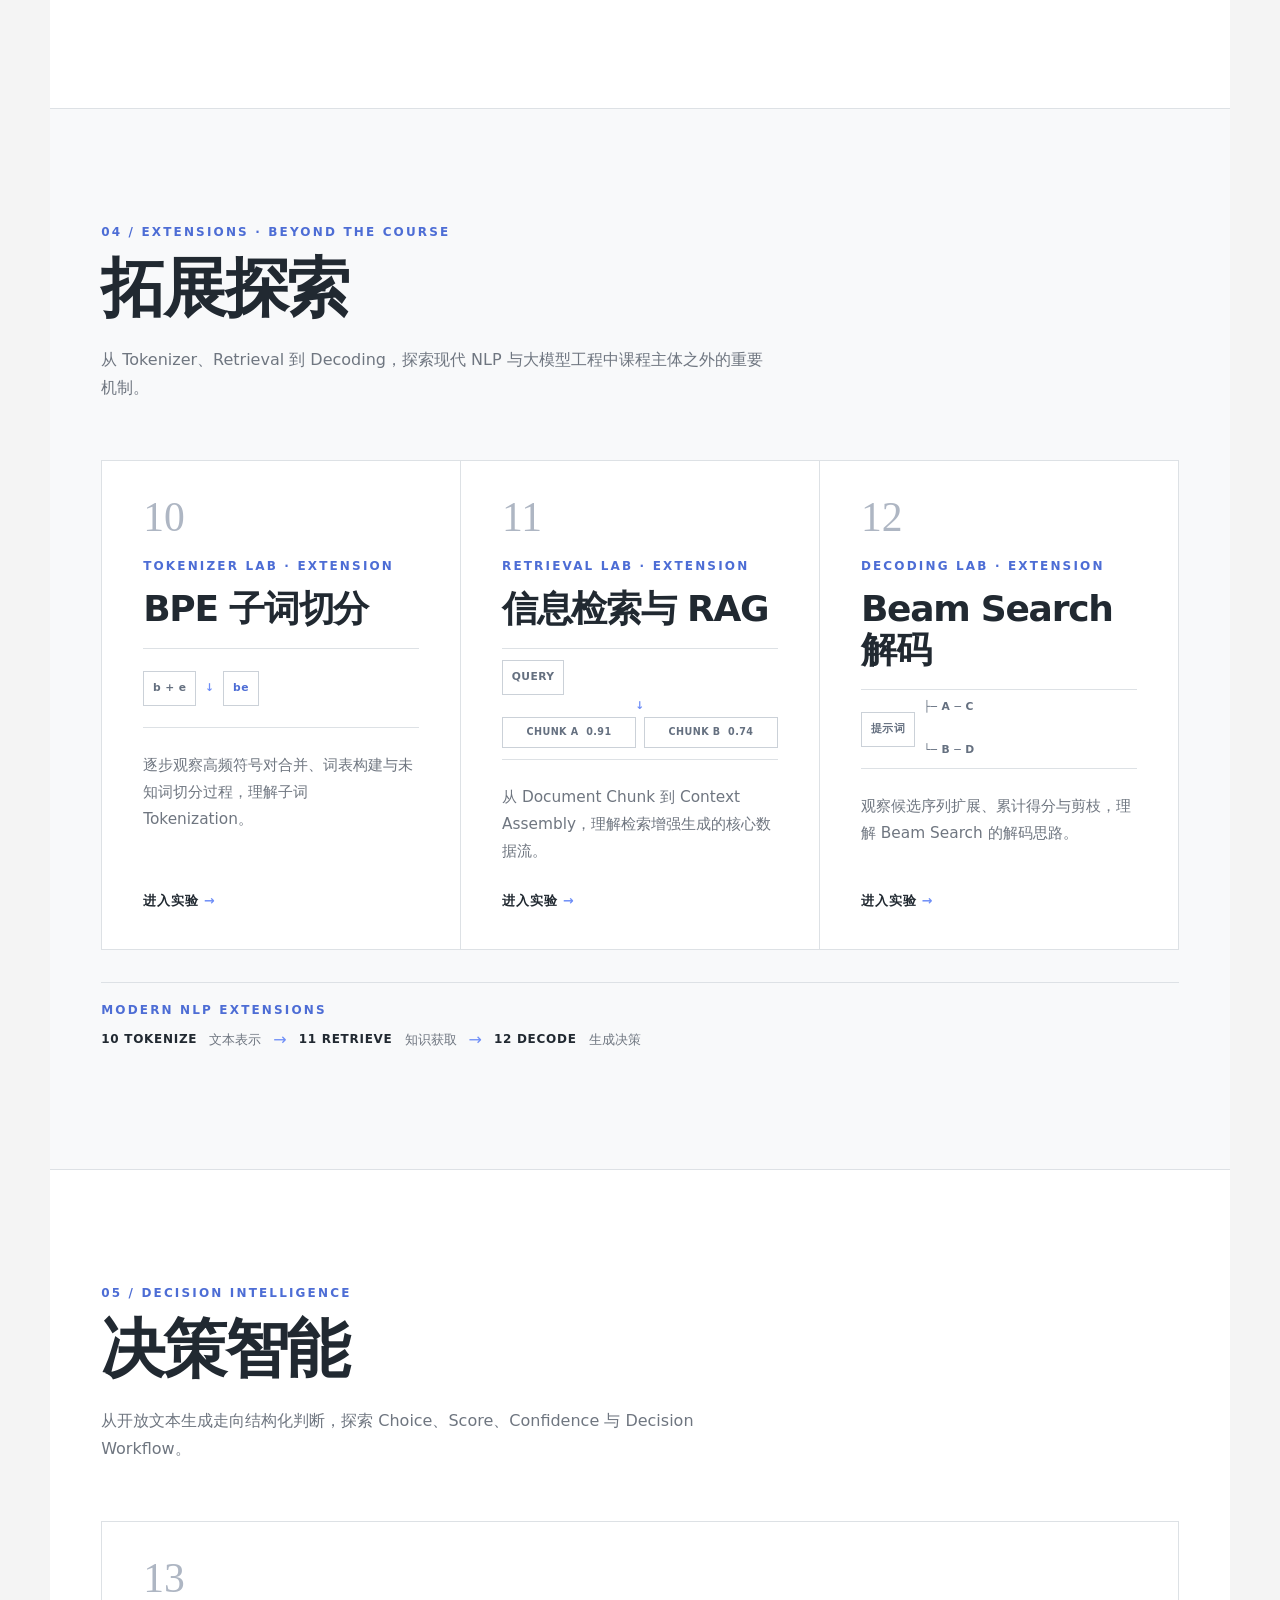
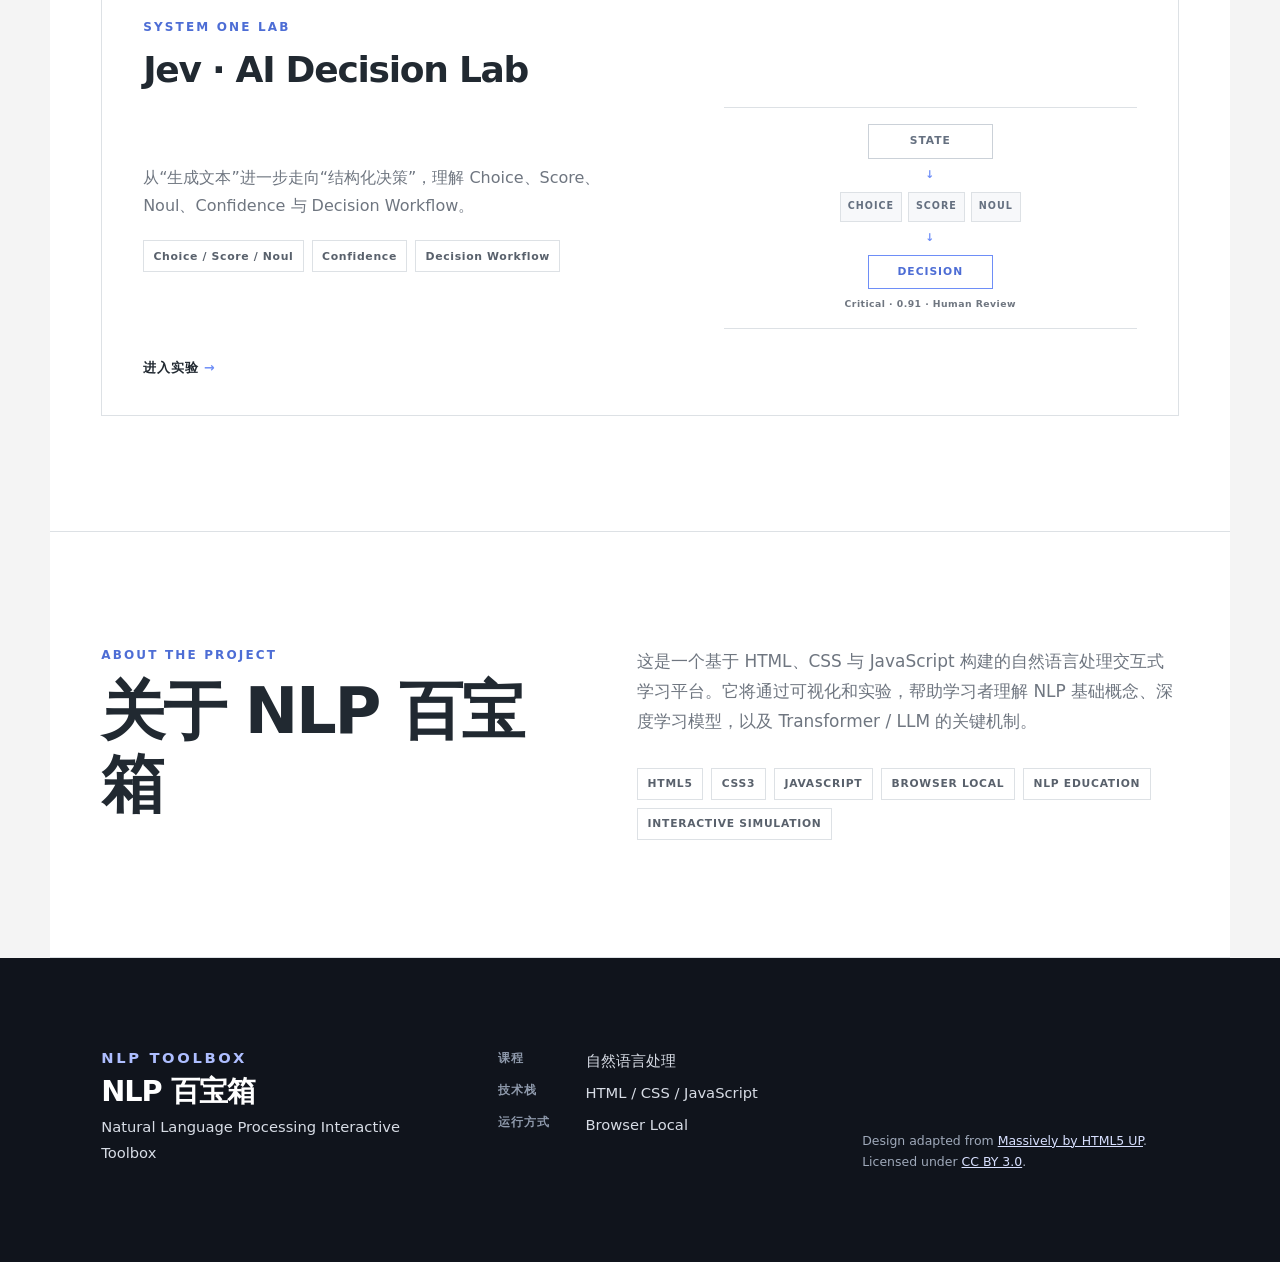
==== commit 2bf93505: "revise module" ====
--- a/index.html
+++ b/index.html
@@ -6,7 +6,7 @@
     <meta name="description" content="NLP 百宝箱：自然语言处理课程的交互式学习与实验平台。">
     <title>NLP 百宝箱｜自然语言处理交互学习平台</title>
     <link rel="icon" type="image/svg+xml" href="data:image/svg+xml,%3Csvg xmlns='http://www.w3.org/2000/svg' viewBox='0 0 64 64'%3E%3Crect width='64' height='64' fill='%2310141c'/%3E%3Cpath d='M17 15h30v34H17z' fill='none' stroke='%236e8ef7' stroke-width='3'/%3E%3Cpath d='M24 25h16M24 33h16M24 41h9' stroke='%23f7f7f7' stroke-width='3'/%3E%3C/svg%3E">
-    <link rel="stylesheet" href="assets/css/main.css">
+    <link rel="stylesheet" href="assets/css/main.css?v=20261019-extensions">
     <link rel="stylesheet" href="assets/css/responsive.css">
   </head>
   <body>
@@ -169,18 +169,18 @@
         </header>
         <div class="module-grid module-grid--extensions">
           <article class="module-card module-card--diagram">
-            <span class="module-number">10</span><p class="kicker">TOKENIZER LAB · EXTENSION</p><h3>BPE 子词切分实验室</h3>
+            <span class="module-number">10</span><p class="kicker">TOKENIZER LAB · EXTENSION</p><h3>BPE 子词切分</h3>
             <div class="card-diagram diagram-bpe" aria-hidden="true"><span>b + e</span><i>↓</i><strong>be</strong></div>
             <p>逐步观察高频符号对合并、词表构建与未知词切分过程，理解子词 Tokenization。</p><a href="pages/bpe.html">进入实验 <span aria-hidden="true">→</span></a>
           </article>
           <article class="module-card module-card--diagram">
-            <span class="module-number">11</span><p class="kicker">RETRIEVAL LAB · EXTENSION</p><h3>信息检索与 RAG 实验室</h3>
+            <span class="module-number">11</span><p class="kicker">RETRIEVAL LAB · EXTENSION</p><h3>信息检索与 RAG</h3>
             <div class="card-diagram diagram-retrieval" aria-hidden="true"><span>QUERY</span><i>↓</i><b>CHUNK A&nbsp; 0.91</b><b>CHUNK B&nbsp; 0.74</b></div>
             <p>从 Document Chunk 到 Context Assembly，理解检索增强生成的核心数据流。</p><a href="pages/retrieval.html">进入实验 <span aria-hidden="true">→</span></a>
           </article>
           <article class="module-card module-card--diagram">
-            <span class="module-number">12</span><p class="kicker">DECODING LAB · EXTENSION</p><h3>Beam Search 解码实验室</h3>
-            <div class="card-diagram diagram-beam" aria-hidden="true"><span>START</span><i>├─ A ─ C</i><i>└─ B ─ E</i></div>
+            <span class="module-number">12</span><p class="kicker">DECODING LAB · EXTENSION</p><h3>Beam Search 解码</h3>
+            <div class="card-diagram diagram-beam" aria-hidden="true"><span>提示词</span><i>├─ A ─ C</i><i>└─ B ─ D</i></div>
             <p>观察候选序列扩展、累计得分与剪枝，理解 Beam Search 的解码思路。</p><a href="pages/beam-search.html">进入实验 <span aria-hidden="true">→</span></a>
           </article>
         </div>
--- a/assets/css/main.css
+++ b/assets/css/main.css
@@ -10,6 +10,6 @@
 .about-section { display:grid; grid-template-columns:1fr 1.25fr; gap:clamp(2rem,8vw,8rem); align-items:start; } .about-section__content p { color:var(--muted); font-size:1.06rem; } .technology-list { display:flex; flex-wrap:wrap; gap:.5rem; margin:2rem 0 0; padding:0; list-style:none; } .technology-list li { padding:.35rem .6rem; border:1px solid var(--line); color:#59616c; font-size:.67rem; font-weight:750; letter-spacing:.07em; }
 .site-footer { display:grid; grid-template-columns:1.1fr 1fr 1fr; gap:3rem; padding:clamp(3rem,7vw,6rem) max(var(--gutter),calc((100% - var(--max))/2 + var(--gutter))); color:#d7dce5; background:var(--hero); } .site-footer h2 { margin:.4rem 0; color:#fff; font-size:1.8rem; } .site-footer p { margin-bottom:.4rem; font-size:.92rem; } .footer-meta p { display:flex; gap:1rem; } .footer-meta span { min-width:4.5rem; color:#8f9aac; font-size:.72rem; font-weight:700; letter-spacing:.1em; } .attribution { align-self:end; color:#9fa9ba; font-size:.78rem; line-height:1.7; } .site-footer a { color:#d8e0ff; }
 @media (prefers-reduced-motion:reduce) { html { scroll-behavior:auto; } *,*::before,*::after { animation-duration:.01ms !important; animation-iteration-count:1 !important; scroll-behavior:auto !important; transition-duration:.01ms !important; } }
-.learning-path { grid-template-columns:repeat(5,1fr); }.module-grid--extensions { grid-template-columns:repeat(3,1fr); }.module-grid--decision { grid-template-columns:minmax(0,1fr); }.diagram-bpe,.diagram-retrieval,.diagram-beam { display:flex; align-items:center; gap:.55rem; color:#657080; font-size:.67rem; font-weight:750; letter-spacing:.04em; }.diagram-bpe span,.diagram-bpe strong,.diagram-retrieval span,.diagram-retrieval b,.diagram-beam span { padding:.45rem .55rem; border:1px solid var(--line-dark); background:#fff; }.diagram-bpe i,.diagram-retrieval i { color:var(--accent); font-style:normal; }.diagram-bpe strong { color:var(--accent-deep); }.diagram-retrieval { display:grid; grid-template-columns:auto 1fr; grid-template-rows:1fr 1fr; align-content:center; }.diagram-retrieval span { grid-row:span 2; }.diagram-retrieval i { grid-row:span 2; }.diagram-retrieval b { font-size:.62rem; }.diagram-beam { display:grid; grid-template-columns:auto 1fr; grid-template-rows:1fr 1fr; align-content:center; }.diagram-beam span { grid-row:span 2; }.diagram-beam i { font-style:normal; }.extensions-chain { margin-top:2rem; padding:1.2rem 0 0; border-top:1px solid var(--line); }.extensions-chain > p:last-child { display:flex; flex-wrap:wrap; align-items:center; gap:.5rem .75rem; margin:.45rem 0 0; }.extensions-chain strong { color:var(--ink); font-size:.75rem; letter-spacing:.06em; }.extensions-chain span { color:var(--muted); font-size:.8rem; }.extensions-chain b { color:var(--accent); font-weight:400; }.module-card--decision { min-height:29rem; }.decision-card-content { display:grid; grid-template-columns:minmax(0,1fr) minmax(17rem,.82fr); gap:clamp(1.5rem,6vw,5rem); align-items:center; margin:.1rem 0 1.7rem; }.decision-card-content > div:first-child > p { max-width:34rem; margin:0; color:var(--muted); font-size:1rem; }.decision-capabilities { display:flex; flex-wrap:wrap; gap:.5rem; margin:1.25rem 0 0; padding:0; list-style:none; }.decision-capabilities li { padding:.34rem .58rem; border:1px solid var(--line); color:#59616c; font-size:.68rem; font-weight:750; letter-spacing:.06em; }.decision-diagram { display:grid; justify-items:center; gap:.45rem; min-height:12.5rem; padding:1rem; border-top:1px solid var(--line); border-bottom:1px solid var(--line); color:#657080; font-size:.67rem; font-weight:800; letter-spacing:.09em; text-align:center; }.decision-diagram > span { min-width:7.8rem; padding:.42rem .6rem; border:1px solid var(--line-dark); background:#fff; }.decision-diagram > i { color:var(--accent); font-style:normal; }.decision-diagram__types { display:flex; flex-wrap:wrap; justify-content:center; gap:.35rem; }.decision-diagram__types b { padding:.35rem .45rem; border:1px solid var(--line); background:#f7f8fa; font-size:.6rem; }.decision-diagram__result { border-color:var(--accent) !important; color:var(--accent-deep); }.decision-diagram small { color:var(--muted); font-size:.58rem; font-weight:700; letter-spacing:.05em; }
+.learning-path { grid-template-columns:repeat(5,1fr); }.module-grid--extensions { grid-template-columns:repeat(3,1fr); }.module-grid--decision { grid-template-columns:minmax(0,1fr); }.diagram-bpe,.diagram-retrieval,.diagram-beam { display:flex; align-items:center; gap:.55rem; color:#657080; font-size:.67rem; font-weight:750; letter-spacing:.04em; }.diagram-bpe span,.diagram-bpe strong,.diagram-retrieval span,.diagram-retrieval b,.diagram-beam span { padding:.45rem .55rem; border:1px solid var(--line-dark); background:#fff; }.diagram-bpe i,.diagram-retrieval i { color:var(--accent); font-style:normal; }.diagram-bpe strong { color:var(--accent-deep); }.diagram-retrieval { display:grid; grid-template-columns:repeat(2,minmax(0,1fr)); grid-template-rows:auto auto auto; gap:.35rem .5rem; align-content:center; height:7rem; padding:.55rem 0; }.diagram-retrieval span { grid-column:1 / -1; justify-self:start; }.diagram-retrieval i { grid-column:1 / -1; justify-self:center; line-height:1; }.diagram-retrieval b { min-width:0; padding:.5rem .4rem; font-size:.6rem; line-height:1.35; text-align:center; white-space:normal; }.diagram-beam { display:grid; grid-template-columns:auto 1fr; grid-template-rows:1fr 1fr; align-content:center; }.diagram-beam span { grid-row:span 2; }.diagram-beam i { font-style:normal; }.extensions-chain { margin-top:2rem; padding:1.2rem 0 0; border-top:1px solid var(--line); }.extensions-chain > p:last-child { display:flex; flex-wrap:wrap; align-items:center; gap:.5rem .75rem; margin:.45rem 0 0; }.extensions-chain strong { color:var(--ink); font-size:.75rem; letter-spacing:.06em; }.extensions-chain span { color:var(--muted); font-size:.8rem; }.extensions-chain b { color:var(--accent); font-weight:400; }.module-card--decision { min-height:29rem; }.decision-card-content { display:grid; grid-template-columns:minmax(0,1fr) minmax(17rem,.82fr); gap:clamp(1.5rem,6vw,5rem); align-items:center; margin:.1rem 0 1.7rem; }.decision-card-content > div:first-child > p { max-width:34rem; margin:0; color:var(--muted); font-size:1rem; }.decision-capabilities { display:flex; flex-wrap:wrap; gap:.5rem; margin:1.25rem 0 0; padding:0; list-style:none; }.decision-capabilities li { padding:.34rem .58rem; border:1px solid var(--line); color:#59616c; font-size:.68rem; font-weight:750; letter-spacing:.06em; }.decision-diagram { display:grid; justify-items:center; gap:.45rem; min-height:12.5rem; padding:1rem; border-top:1px solid var(--line); border-bottom:1px solid var(--line); color:#657080; font-size:.67rem; font-weight:800; letter-spacing:.09em; text-align:center; }.decision-diagram > span { min-width:7.8rem; padding:.42rem .6rem; border:1px solid var(--line-dark); background:#fff; }.decision-diagram > i { color:var(--accent); font-style:normal; }.decision-diagram__types { display:flex; flex-wrap:wrap; justify-content:center; gap:.35rem; }.decision-diagram__types b { padding:.35rem .45rem; border:1px solid var(--line); background:#f7f8fa; font-size:.6rem; }.decision-diagram__result { border-color:var(--accent) !important; color:var(--accent-deep); }.decision-diagram small { color:var(--muted); font-size:.58rem; font-weight:700; letter-spacing:.05em; }
 @media (min-width:761px) and (max-width:1100px) { .nav-list a { padding-inline:.75rem; font-size:.78rem; }.learning-path { grid-template-columns:repeat(2,1fr); }.learning-path li:nth-child(3) { border-left:0; border-top:1px solid var(--line); }.learning-path li:nth-child(4) { border-top:1px solid var(--line); }.learning-path li:nth-child(5) { grid-column:span 2; border-left:0; border-top:1px solid var(--line); }.module-grid--extensions { grid-template-columns:repeat(2,1fr); }.module-grid--extensions .module-card:last-child { grid-column:span 2; } .decision-card-content { grid-template-columns:1fr; gap:1.5rem; } }
 @media (max-width:760px) { .module-grid--decision { grid-template-columns:1fr; } .module-card--decision { min-height:19rem; } .decision-card-content { grid-template-columns:1fr; gap:1.5rem; } }
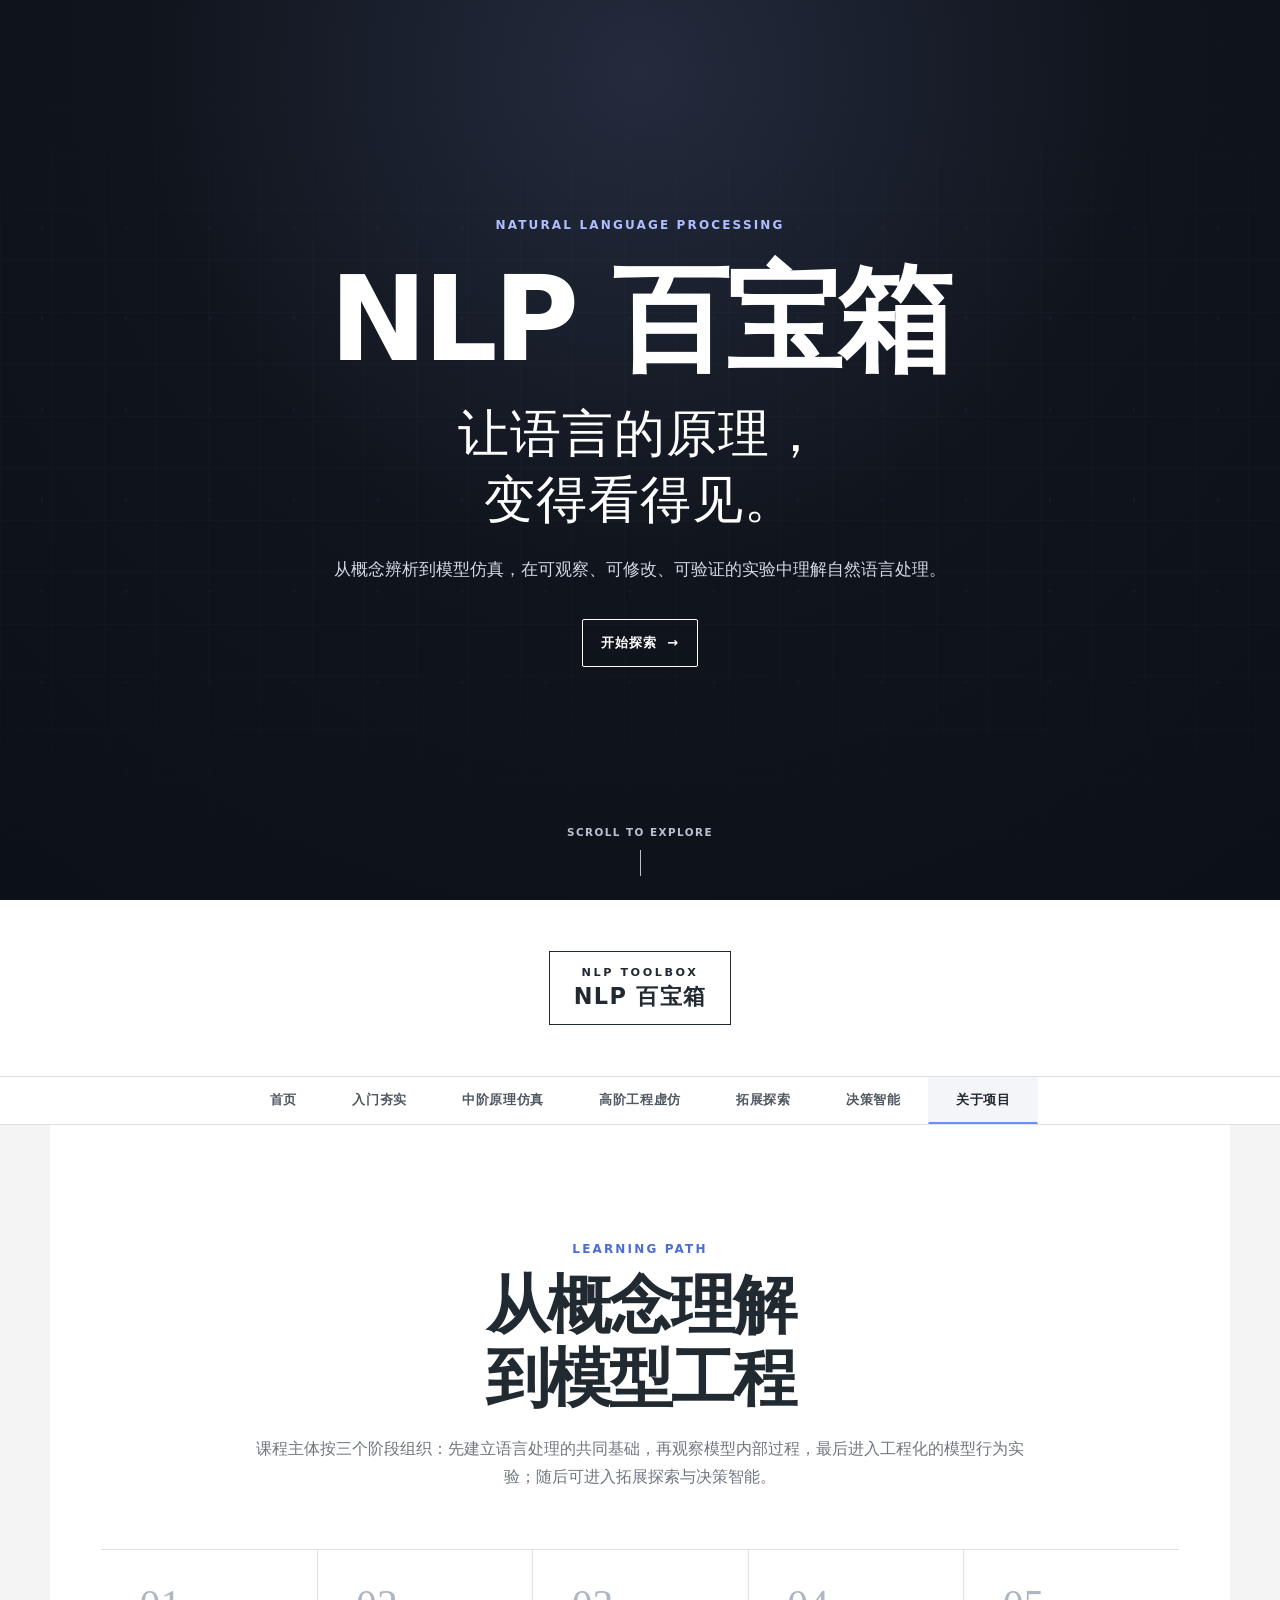
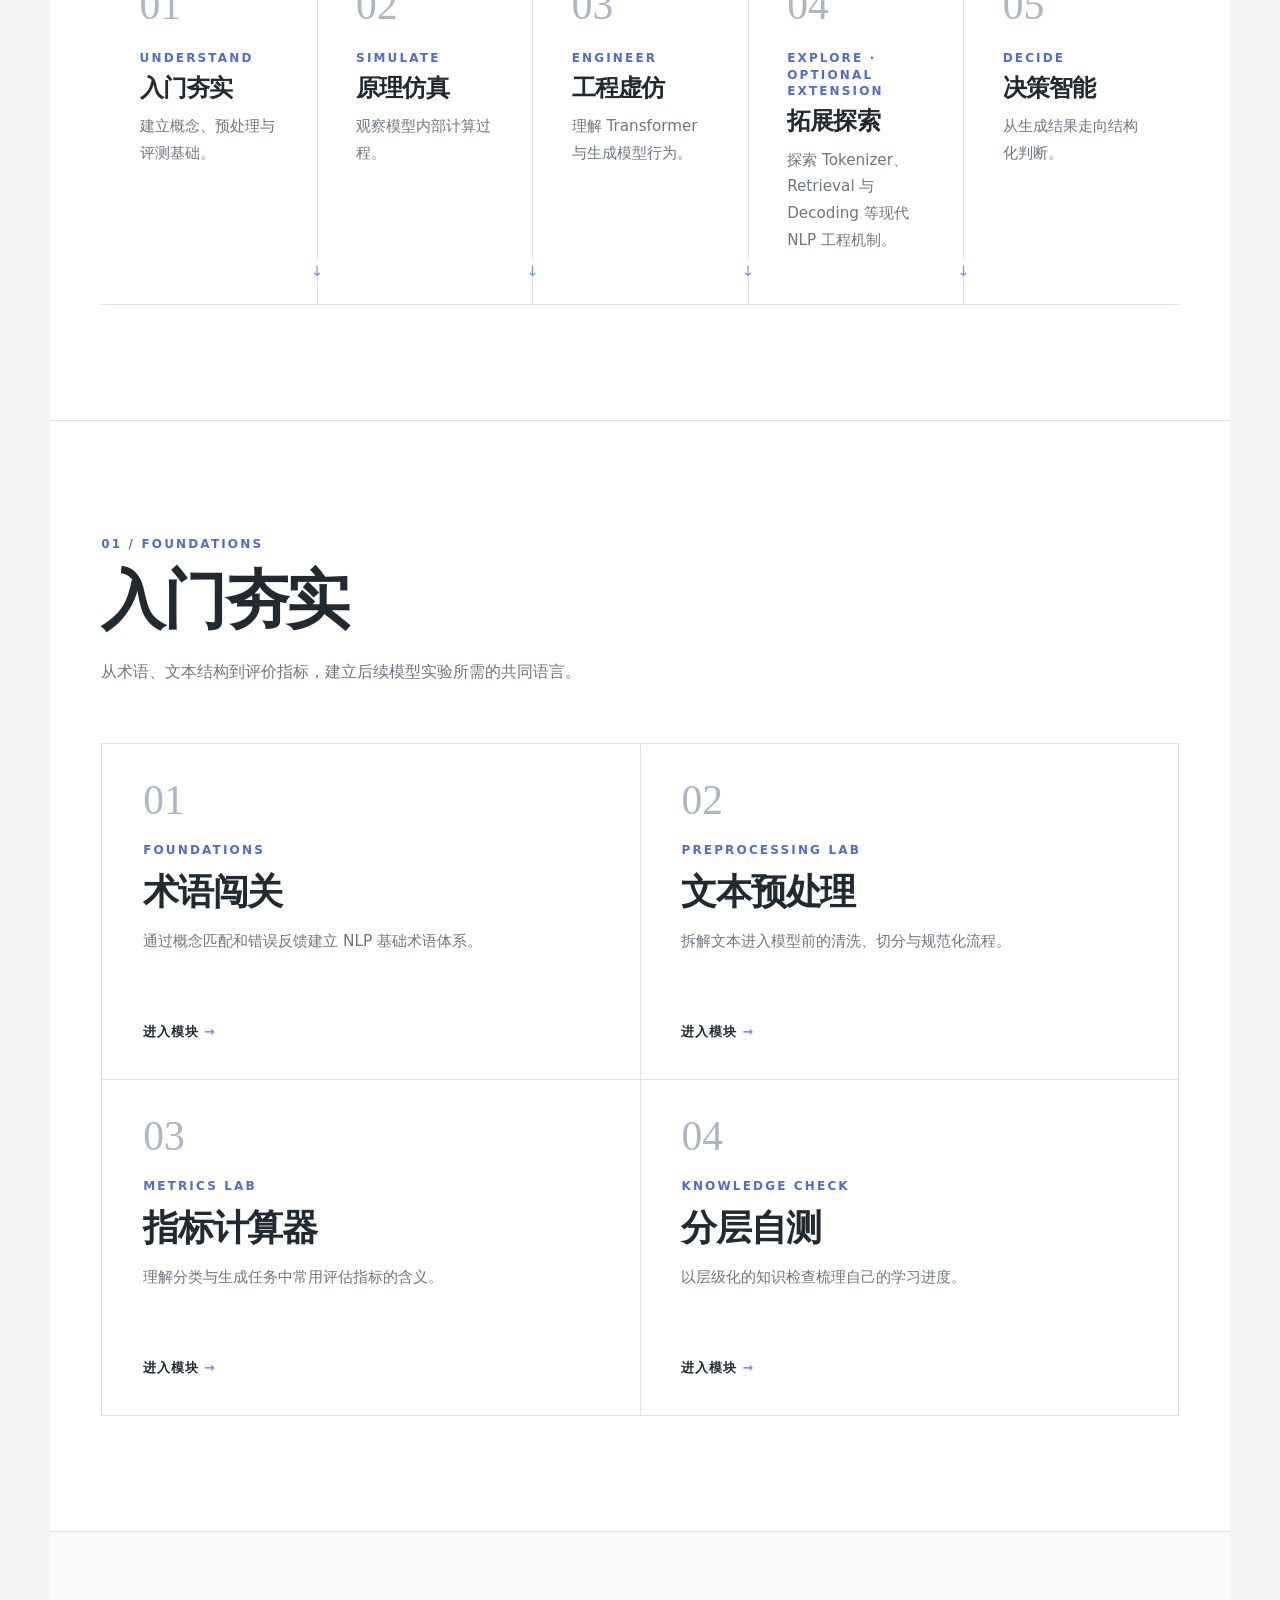
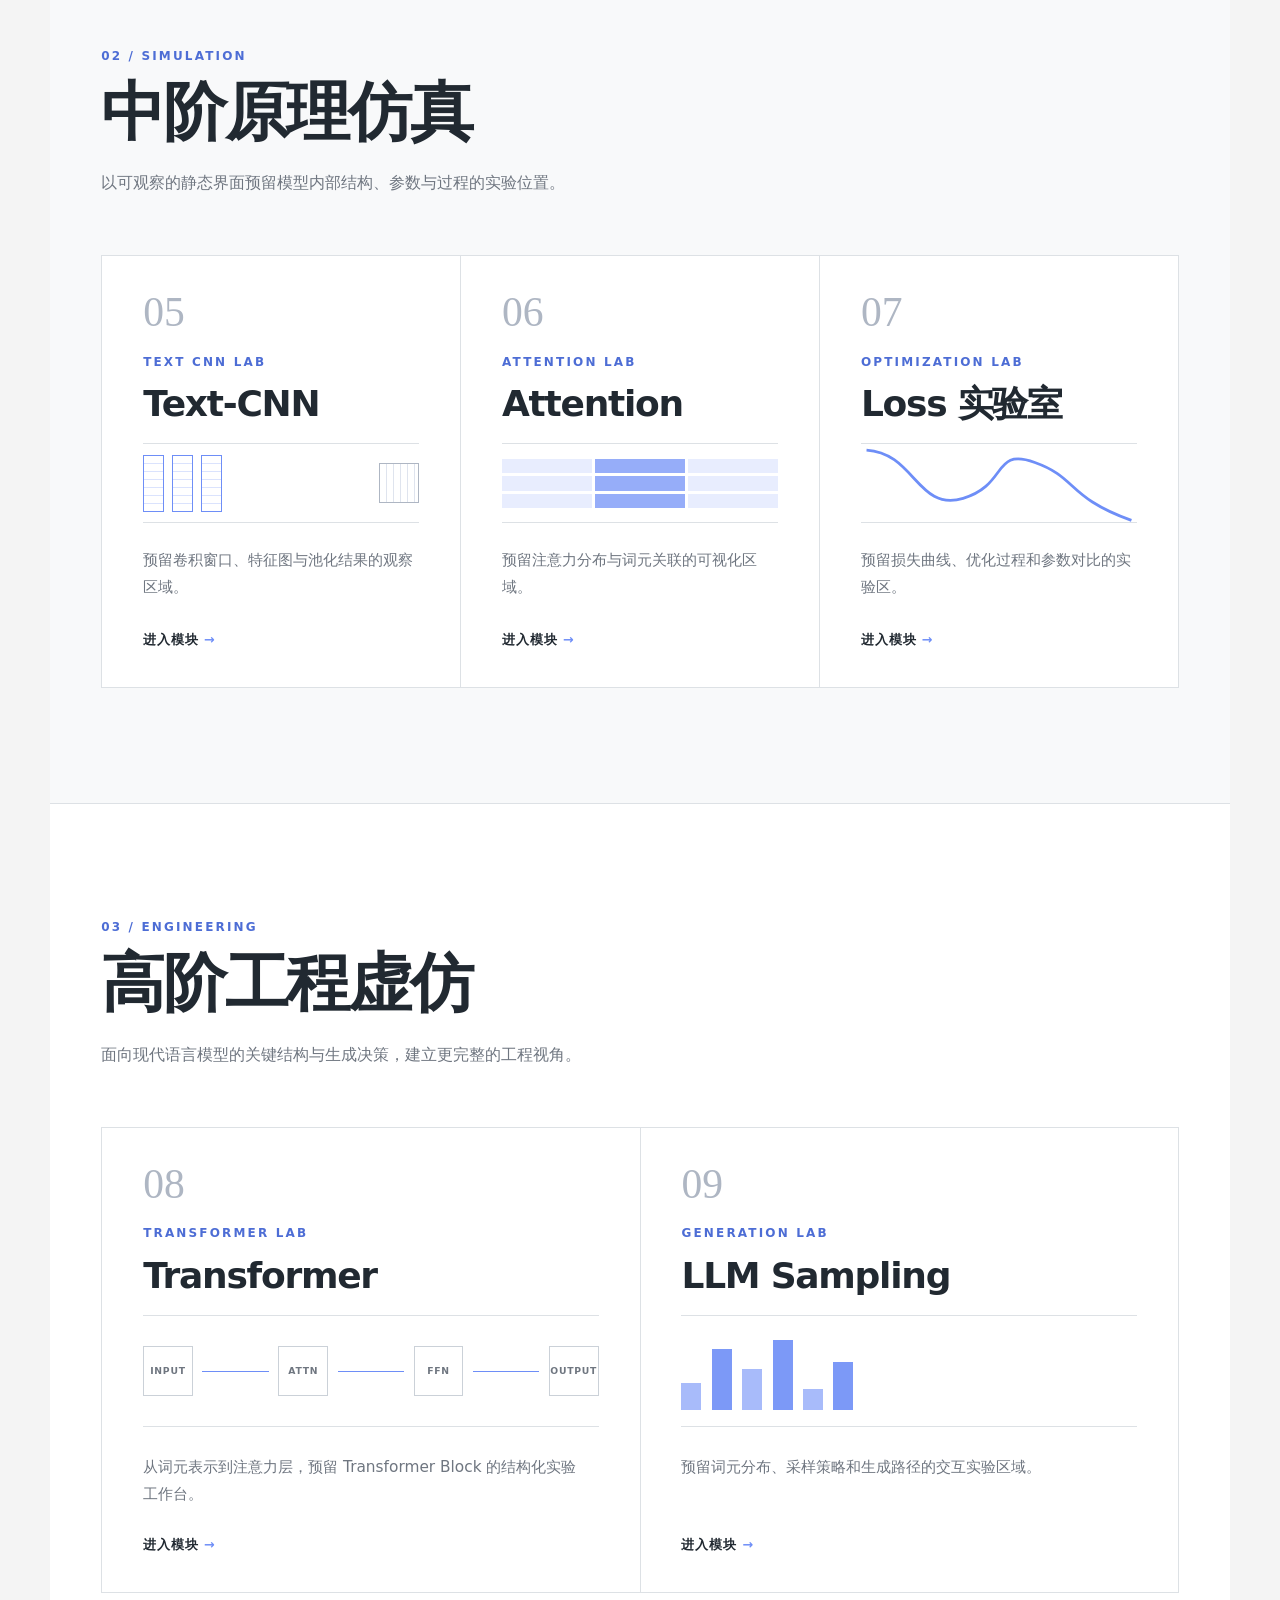
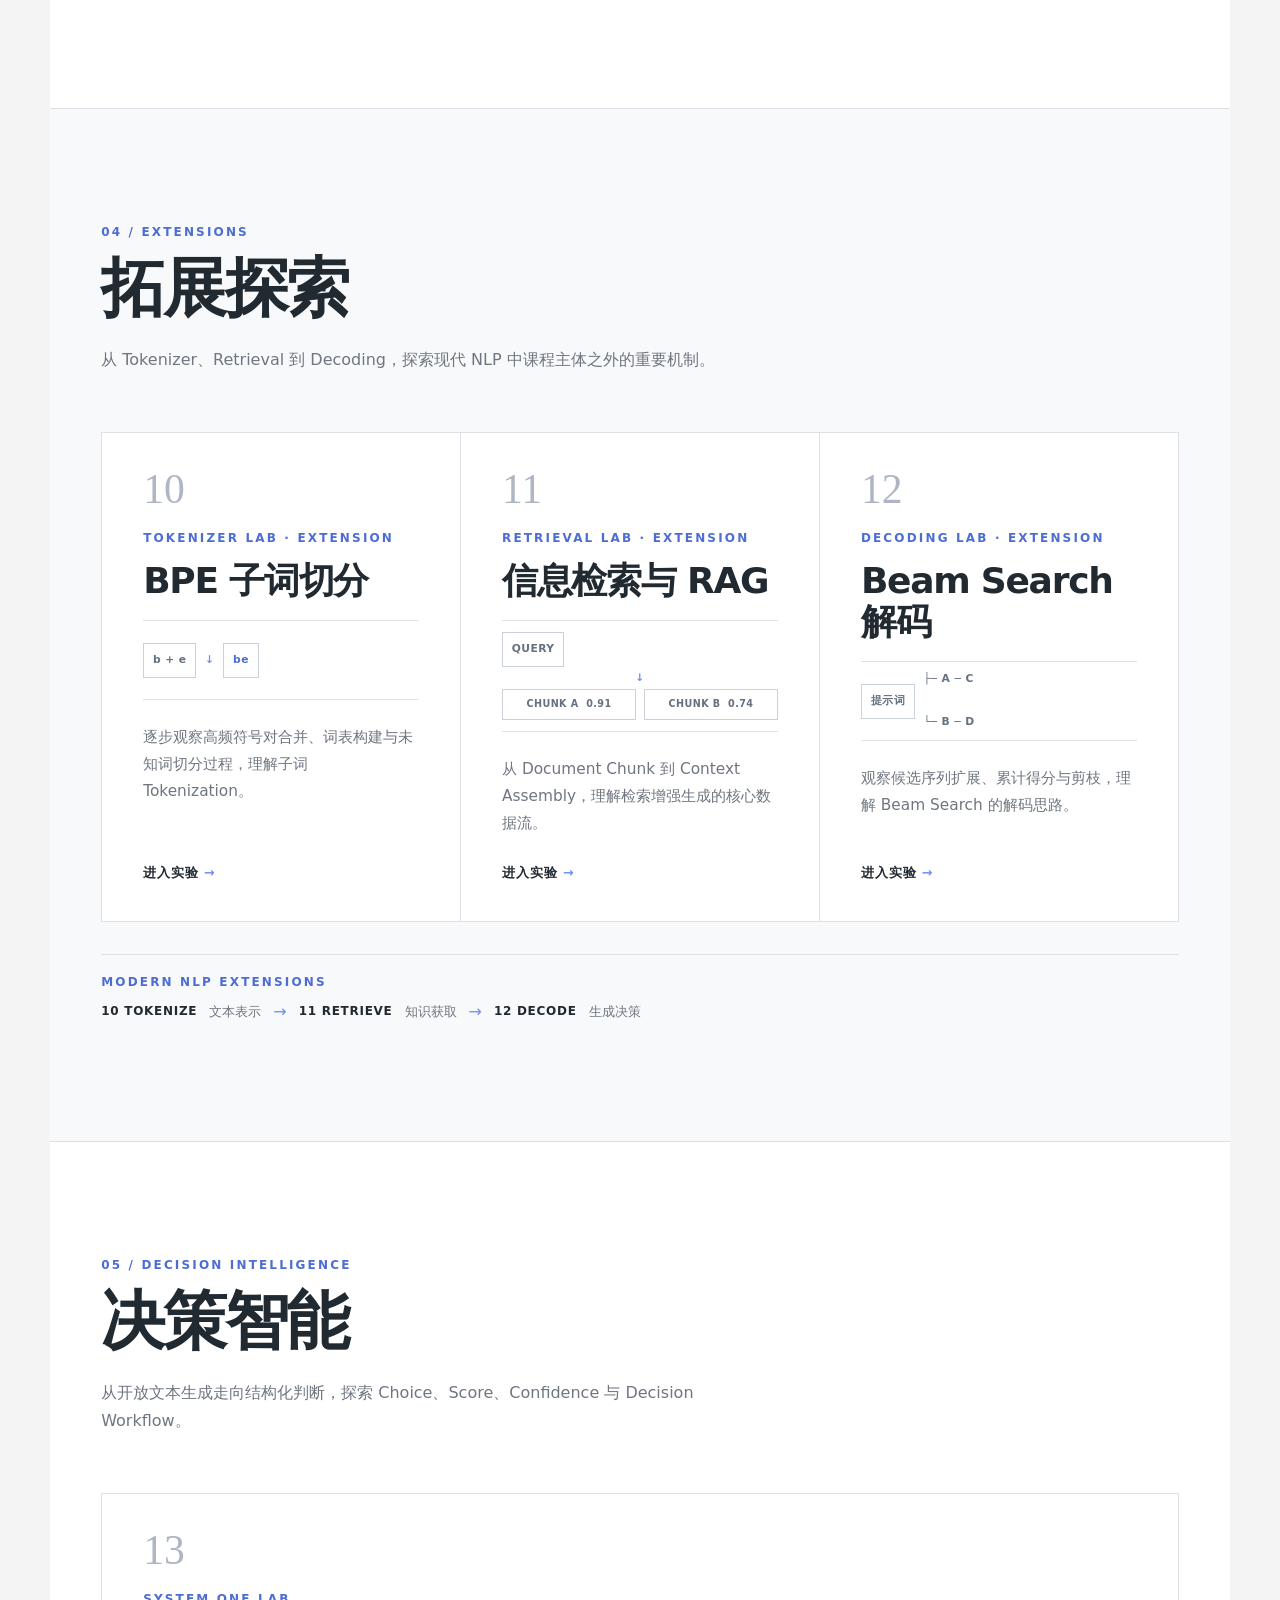
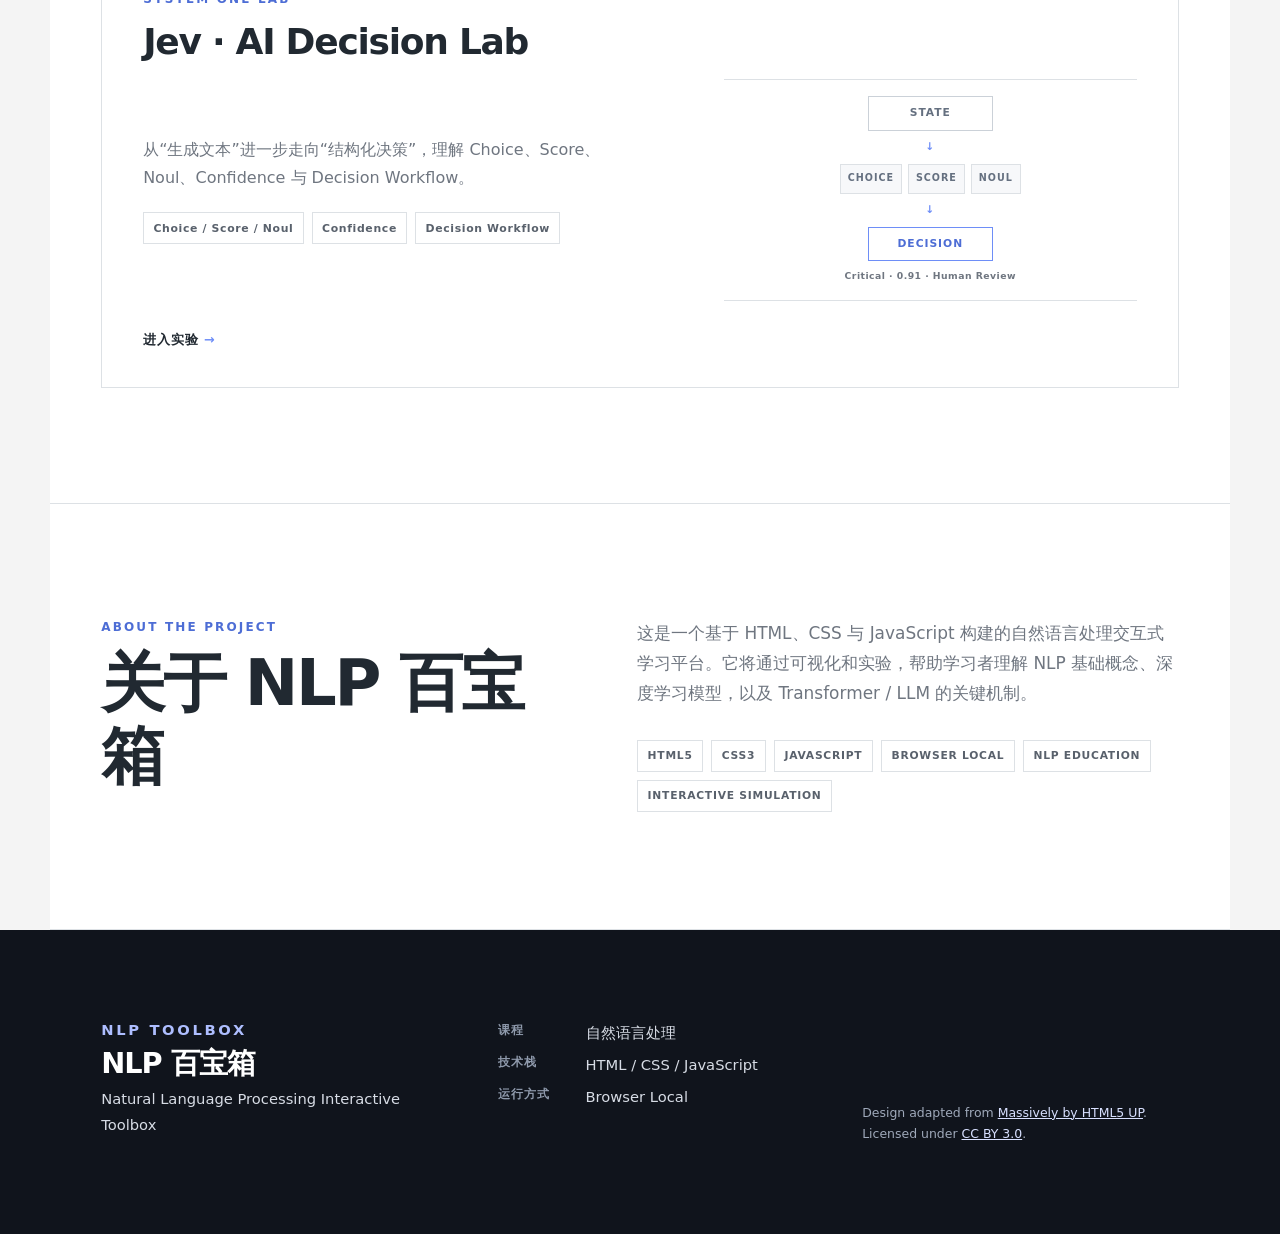
==== commit 9e5fae2b: "revise module" ====
--- a/index.html
+++ b/index.html
@@ -163,9 +163,9 @@
 
       <section class="module-section module-section--tinted" id="extensions" aria-labelledby="extensions-title">
         <header class="section-heading">
-          <p class="kicker">04 / EXTENSIONS · BEYOND THE COURSE</p>
+          <p class="kicker">04 / EXTENSIONS</p>
           <h2 id="extensions-title">拓展探索</h2>
-          <p>从 Tokenizer、Retrieval 到 Decoding，探索现代 NLP 与大模型工程中课程主体之外的重要机制。</p>
+          <p>从 Tokenizer、Retrieval 到 Decoding，探索现代 NLP 中课程主体之外的重要机制。</p>
         </header>
         <div class="module-grid module-grid--extensions">
           <article class="module-card module-card--diagram">
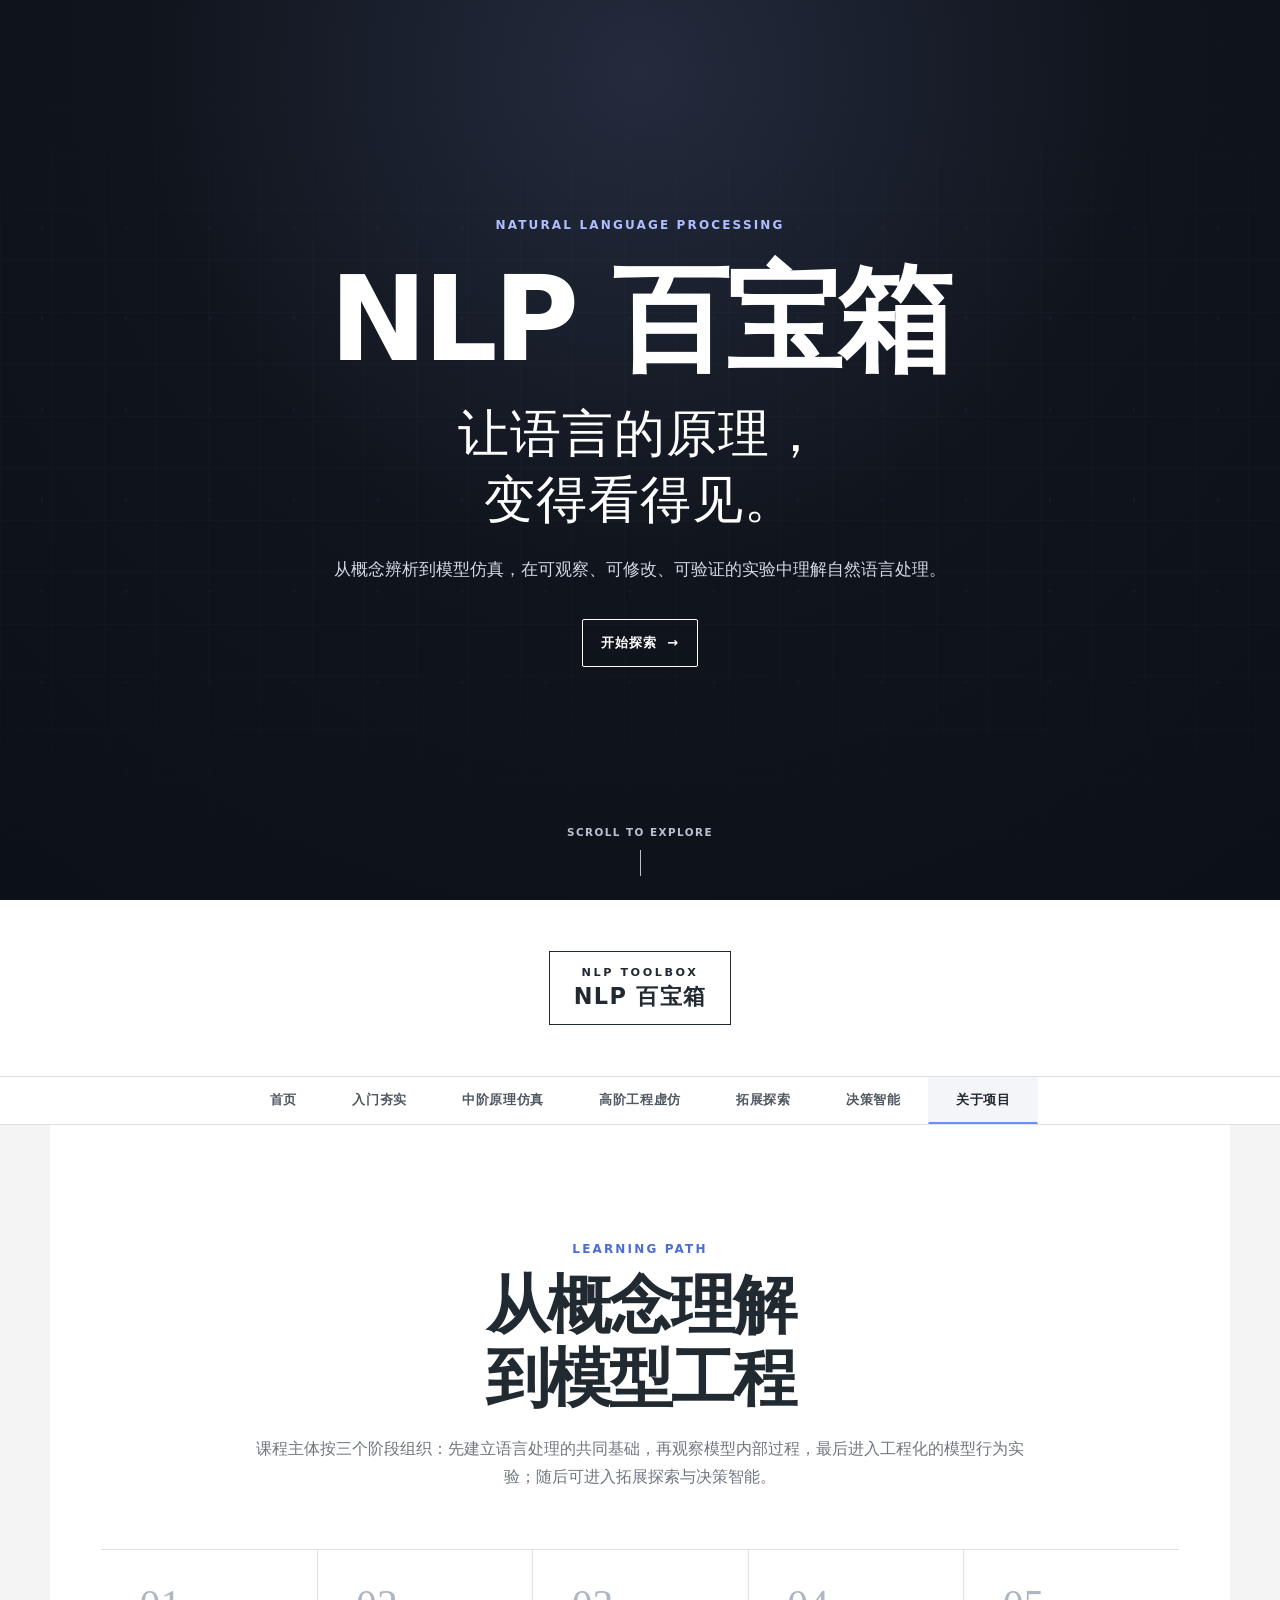
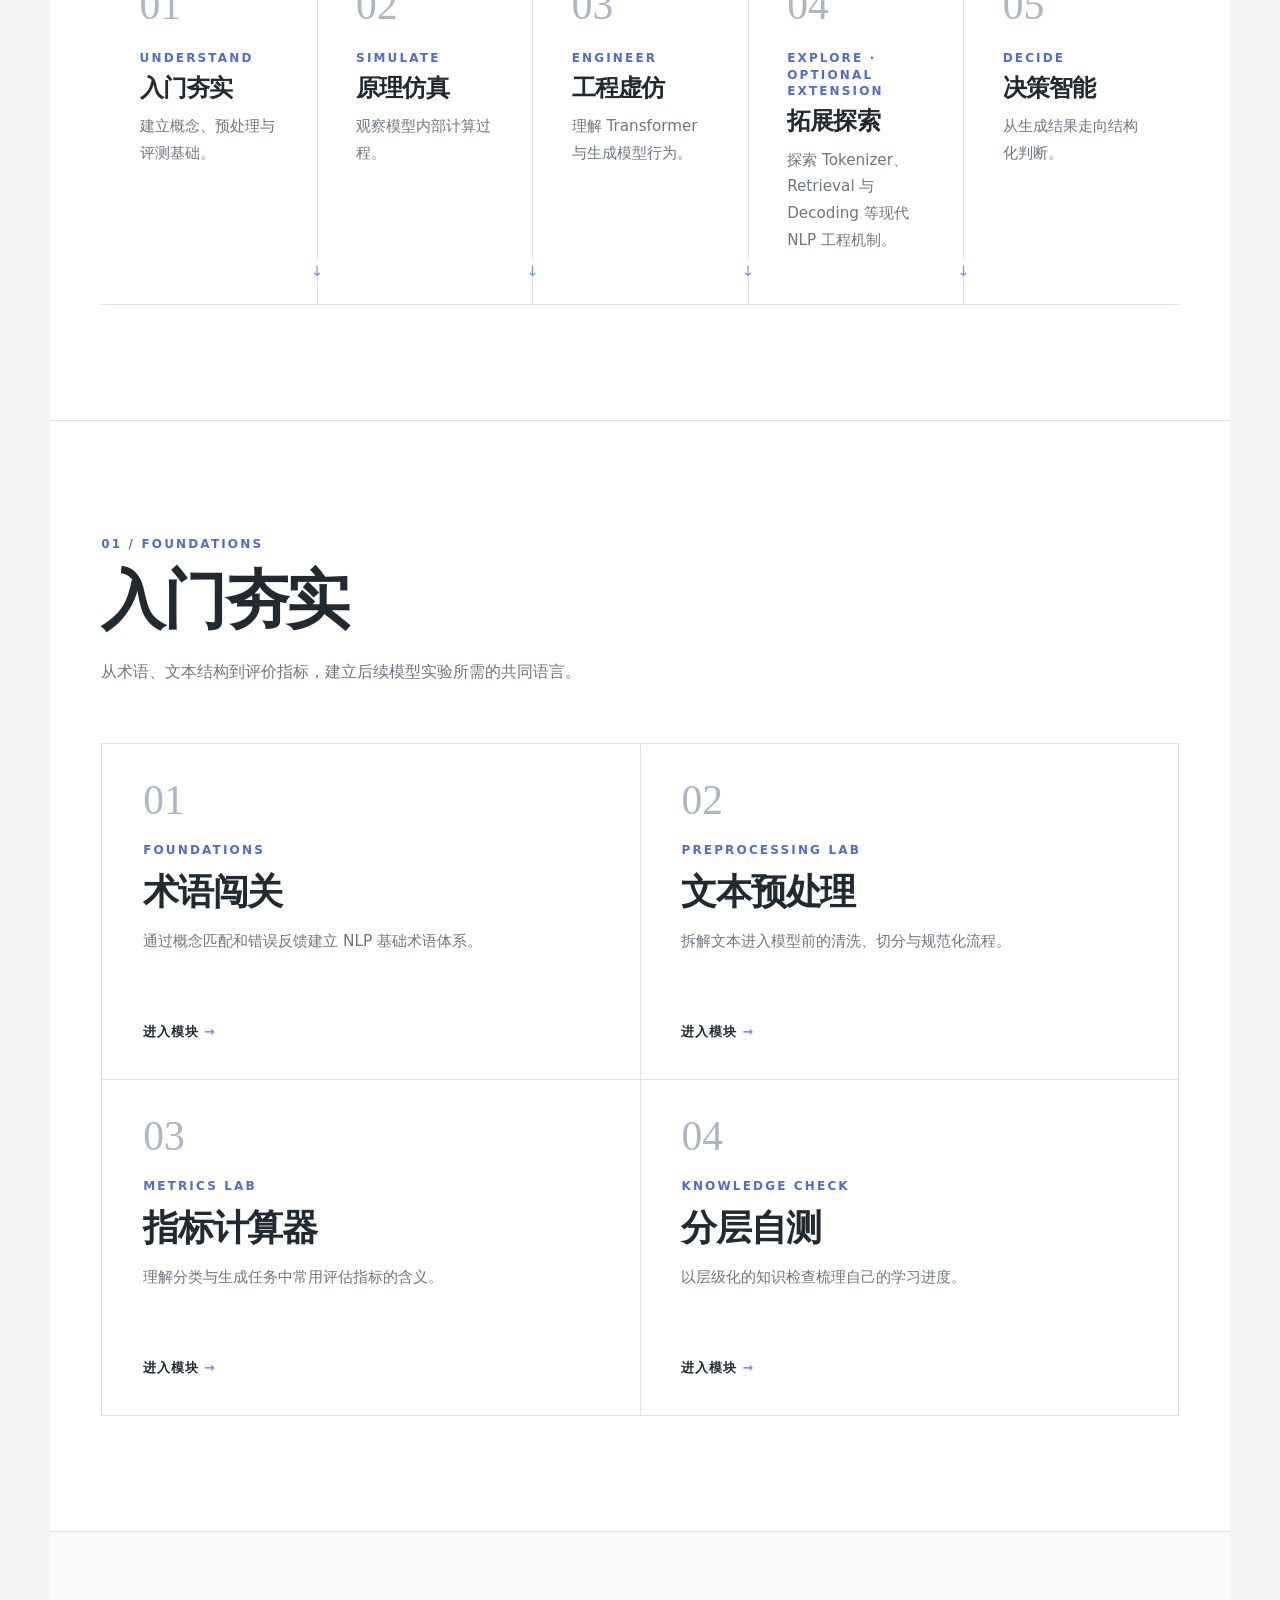
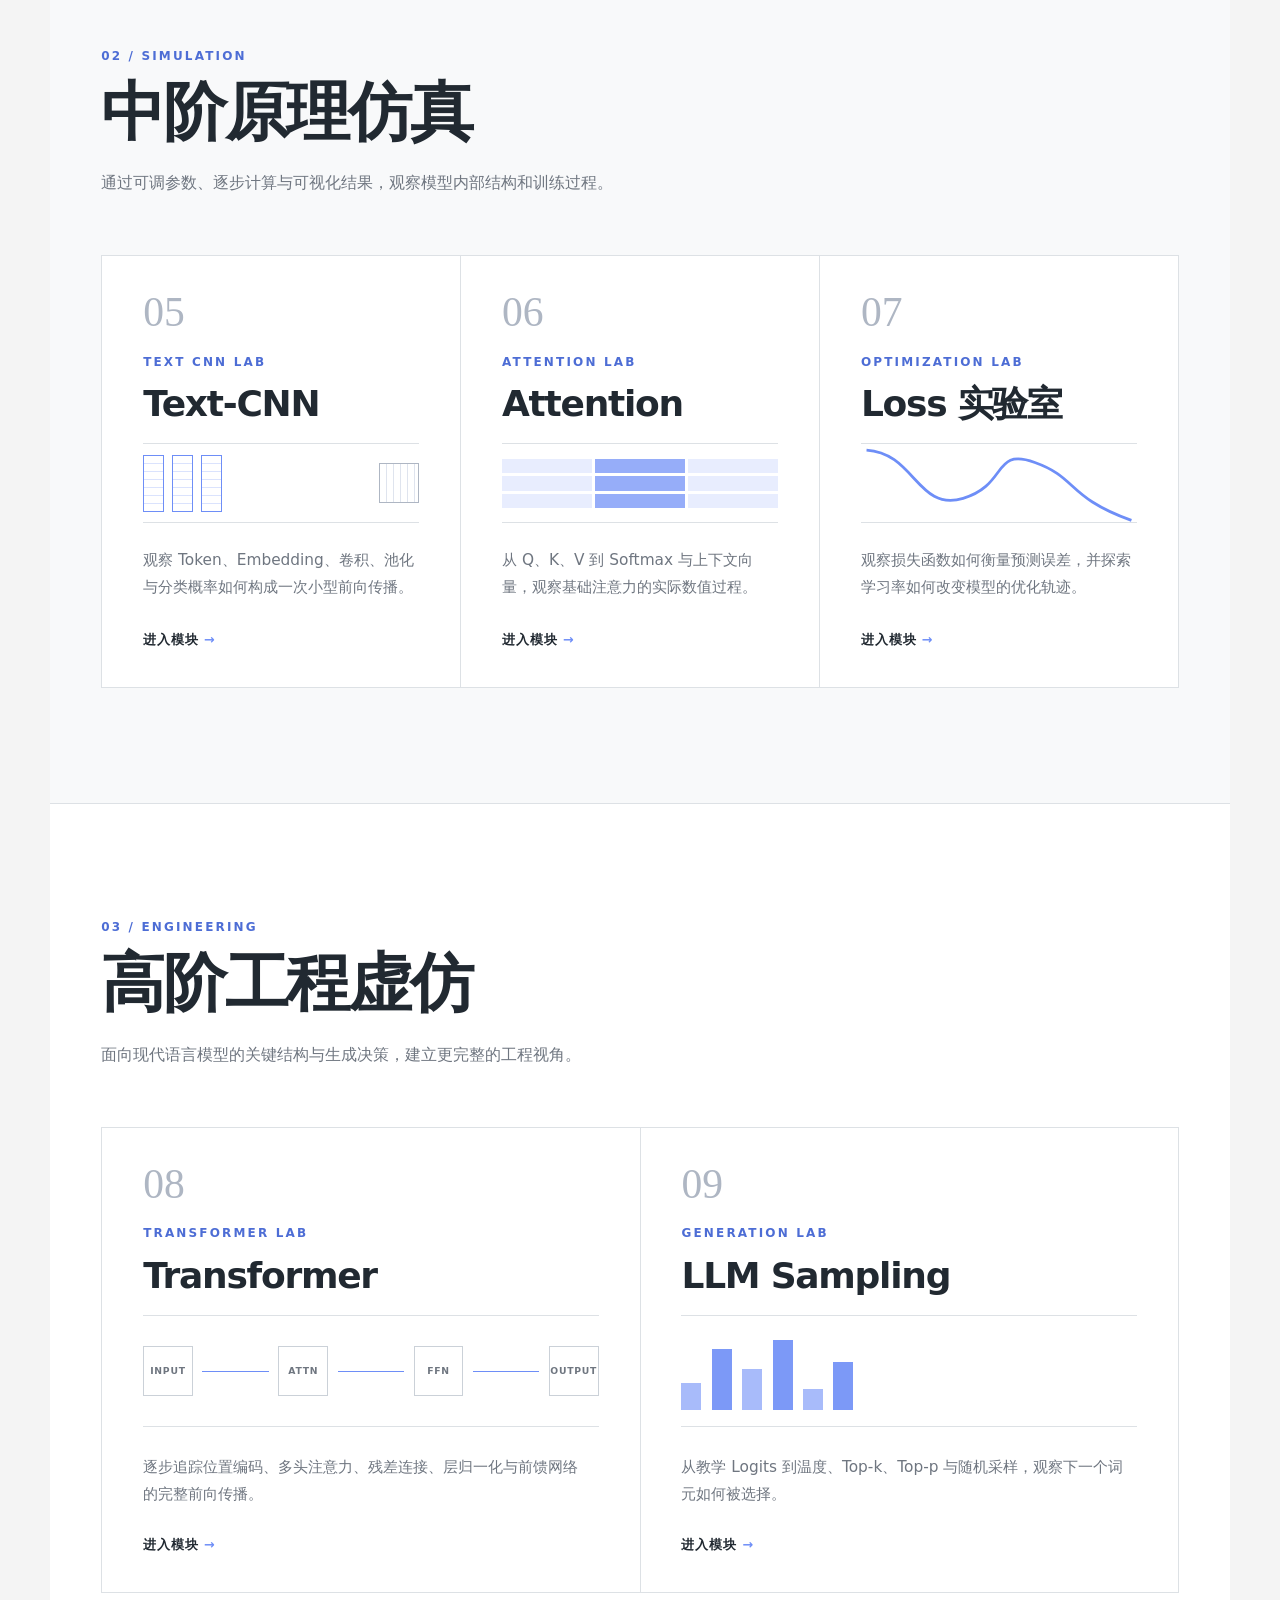
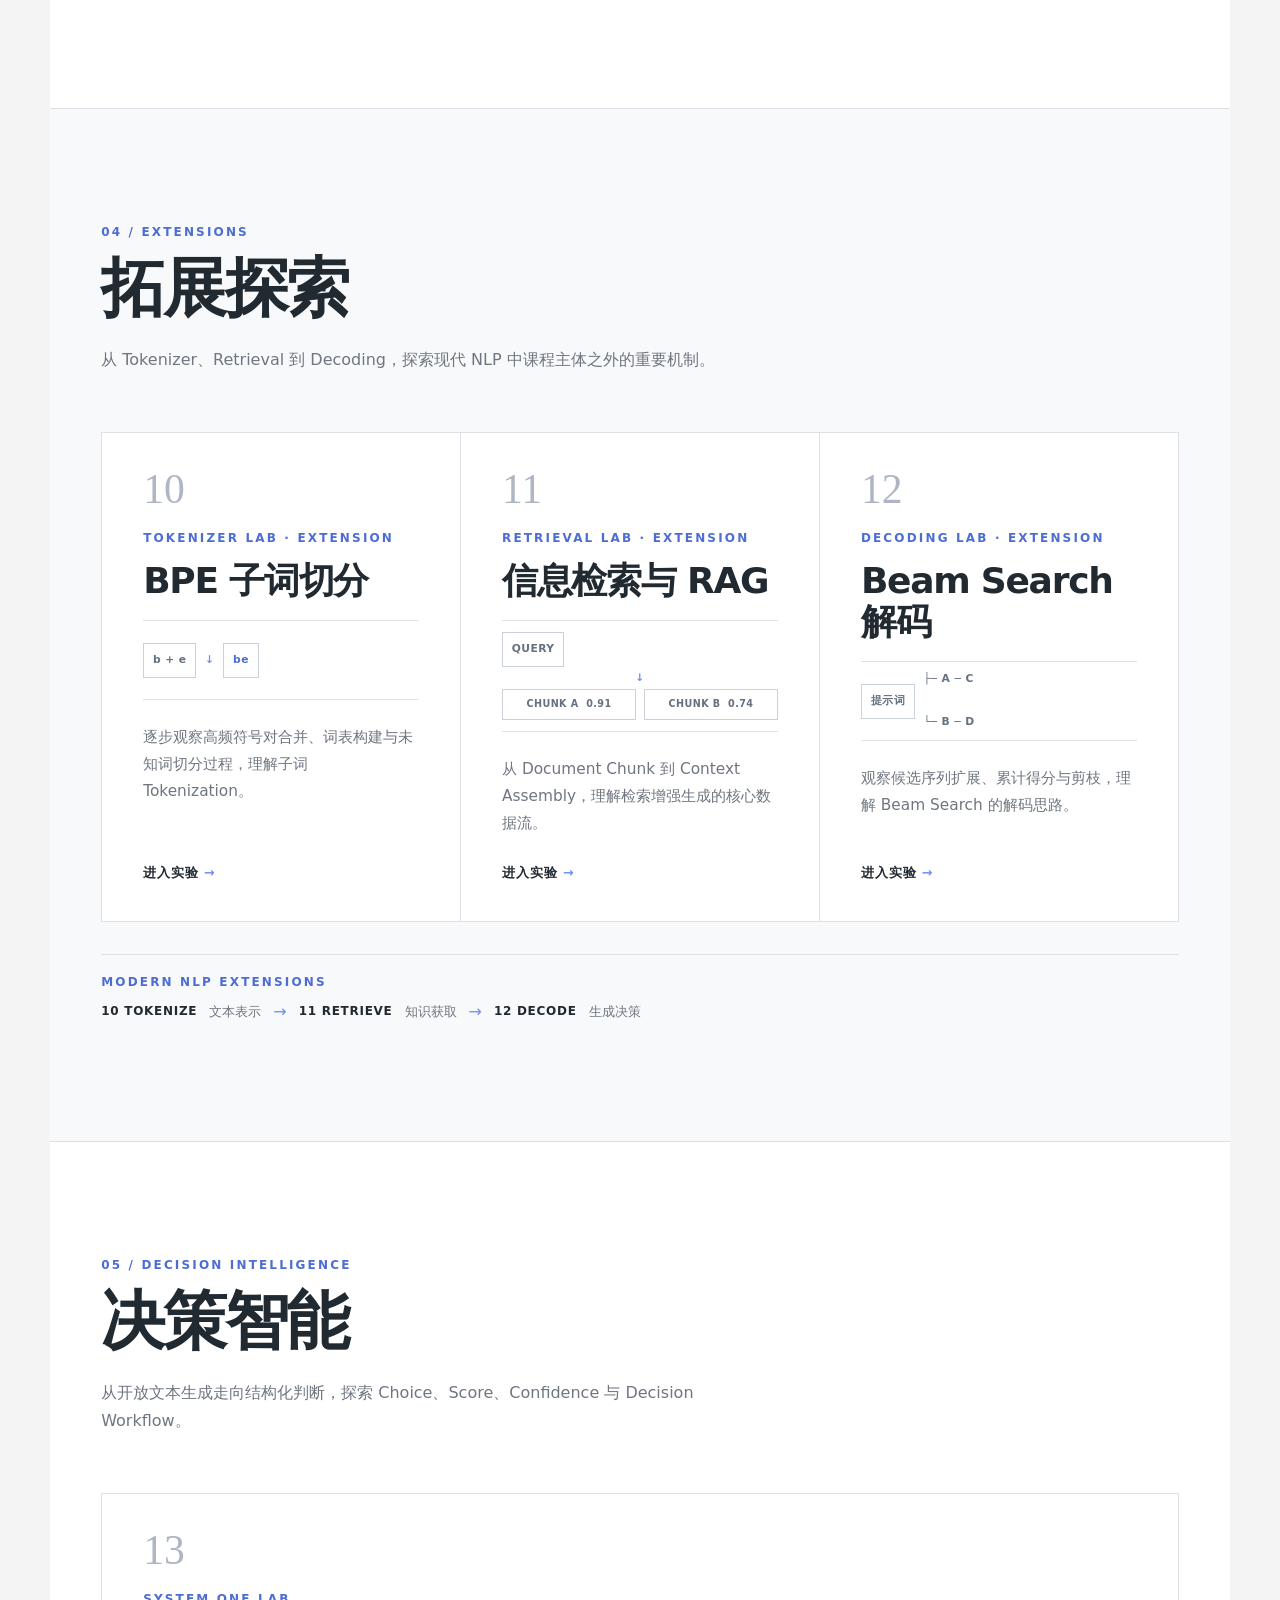
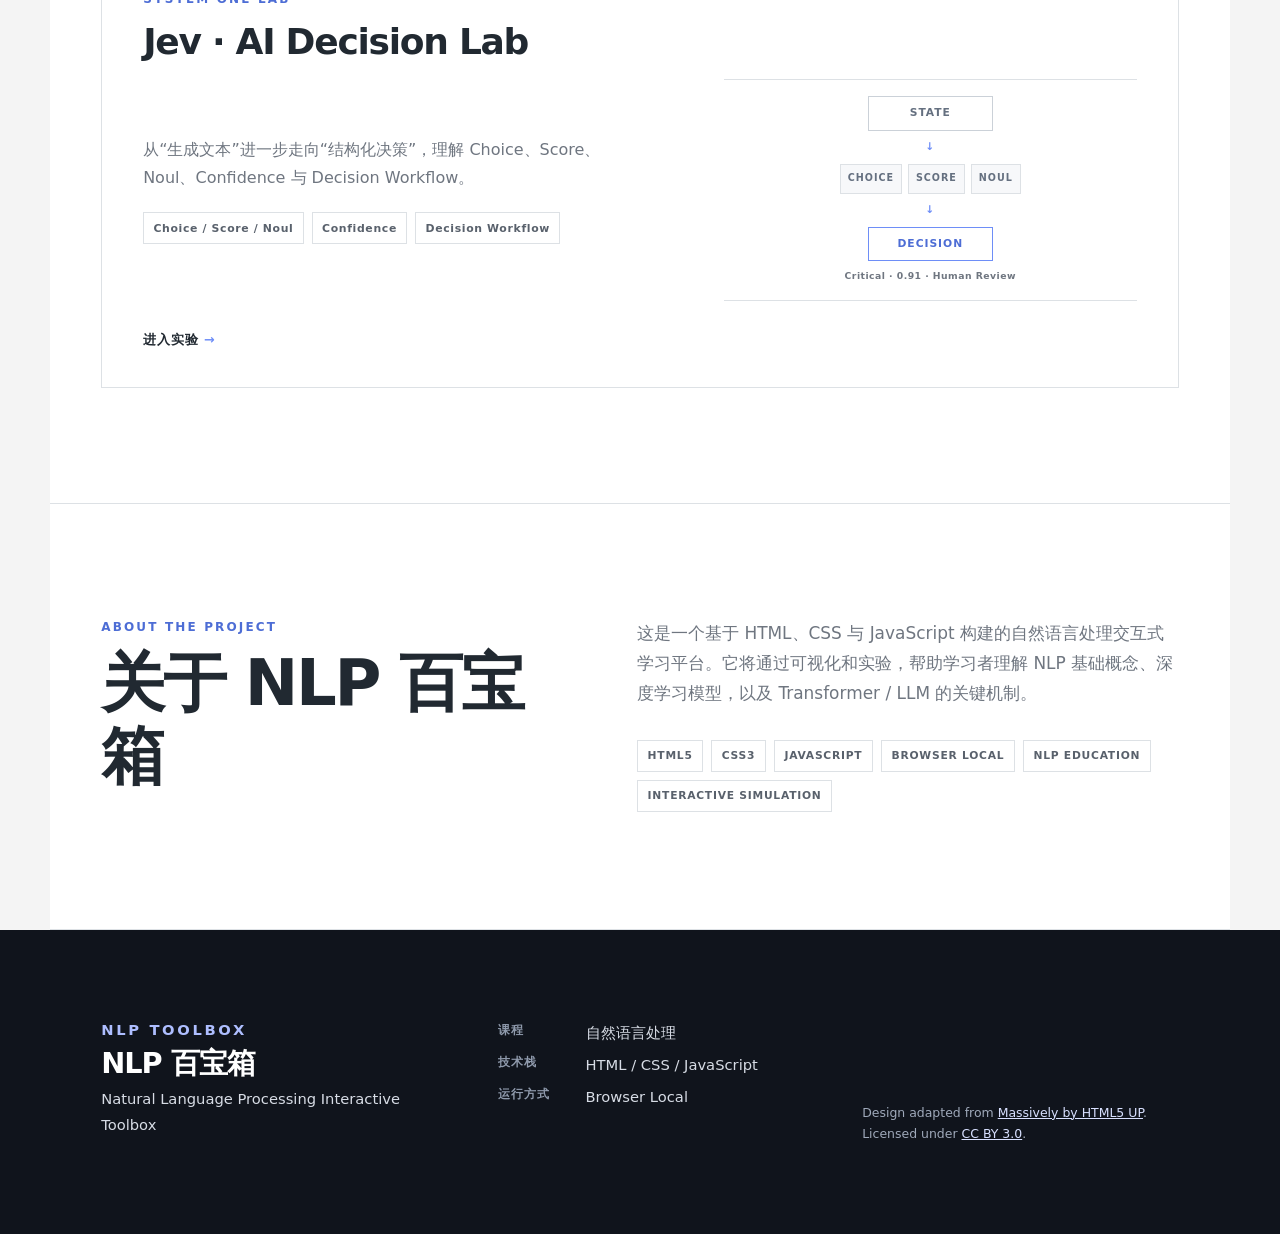
==== commit 6c38246c: "update module" ====
--- a/index.html
+++ b/index.html
@@ -120,23 +120,23 @@
         <header class="section-heading">
           <p class="kicker">02 / SIMULATION</p>
           <h2 id="simulation-title">中阶原理仿真</h2>
-          <p>以可观察的静态界面预留模型内部结构、参数与过程的实验位置。</p>
+          <p>通过可调参数、逐步计算与可视化结果，观察模型内部结构和训练过程。</p>
         </header>
         <div class="module-grid module-grid--simulation">
           <article class="module-card module-card--diagram">
             <span class="module-number">05</span><p class="kicker">TEXT CNN LAB</p><h3>Text-CNN</h3>
             <div class="card-diagram diagram-cnn" aria-hidden="true"><i></i><i></i><i></i><b></b></div>
-            <p>预留卷积窗口、特征图与池化结果的观察区域。</p><a href="pages/text-cnn.html">进入模块 <span aria-hidden="true">→</span></a>
+            <p>观察 Token、Embedding、卷积、池化与分类概率如何构成一次小型前向传播。</p><a href="pages/text-cnn.html">进入模块 <span aria-hidden="true">→</span></a>
           </article>
           <article class="module-card module-card--diagram">
             <span class="module-number">06</span><p class="kicker">ATTENTION LAB</p><h3>Attention</h3>
             <div class="card-diagram diagram-attention" aria-hidden="true"><i></i><i></i><i></i><i></i><i></i><i></i><i></i><i></i><i></i></div>
-            <p>预留注意力分布与词元关联的可视化区域。</p><a href="pages/attention.html">进入模块 <span aria-hidden="true">→</span></a>
+            <p>从 Q、K、V 到 Softmax 与上下文向量，观察基础注意力的实际数值过程。</p><a href="pages/attention.html">进入模块 <span aria-hidden="true">→</span></a>
           </article>
           <article class="module-card module-card--diagram">
             <span class="module-number">07</span><p class="kicker">OPTIMIZATION LAB</p><h3>Loss 实验室</h3>
             <div class="card-diagram diagram-loss" aria-hidden="true"><svg viewBox="0 0 200 64" role="presentation"><path d="M4 8C39 10 41 53 74 43s21-37 52-26 23 25 70 42" fill="none"/></svg></div>
-            <p>预留损失曲线、优化过程和参数对比的实验区。</p><a href="pages/loss.html">进入模块 <span aria-hidden="true">→</span></a>
+            <p>观察损失函数如何衡量预测误差，并探索学习率如何改变模型的优化轨迹。</p><a href="pages/loss.html">进入模块 <span aria-hidden="true">→</span></a>
           </article>
         </div>
       </section>
@@ -151,12 +151,12 @@
           <article class="module-card module-card--feature">
             <span class="module-number">08</span><p class="kicker">TRANSFORMER LAB</p><h3>Transformer</h3>
             <div class="feature-diagram transformer-diagram" aria-hidden="true"><span>INPUT</span><i></i><span>ATTN</span><i></i><span>FFN</span><i></i><span>OUTPUT</span></div>
-            <p>从词元表示到注意力层，预留 Transformer Block 的结构化实验工作台。</p><a href="pages/transformer.html">进入模块 <span aria-hidden="true">→</span></a>
+            <p>逐步追踪位置编码、多头注意力、残差连接、层归一化与前馈网络的完整前向传播。</p><a href="pages/transformer.html">进入模块 <span aria-hidden="true">→</span></a>
           </article>
           <article class="module-card module-card--feature">
             <span class="module-number">09</span><p class="kicker">GENERATION LAB</p><h3>LLM Sampling</h3>
             <div class="feature-diagram sampling-diagram" aria-hidden="true"><i style="--h:35%"></i><i style="--h:78%"></i><i style="--h:53%"></i><i style="--h:90%"></i><i style="--h:27%"></i><i style="--h:62%"></i></div>
-            <p>预留词元分布、采样策略和生成路径的交互实验区域。</p><a href="pages/llm-sampling.html">进入模块 <span aria-hidden="true">→</span></a>
+            <p>从教学 Logits 到温度、Top-k、Top-p 与随机采样，观察下一个词元如何被选择。</p><a href="pages/llm-sampling.html">进入模块 <span aria-hidden="true">→</span></a>
           </article>
         </div>
       </section>
